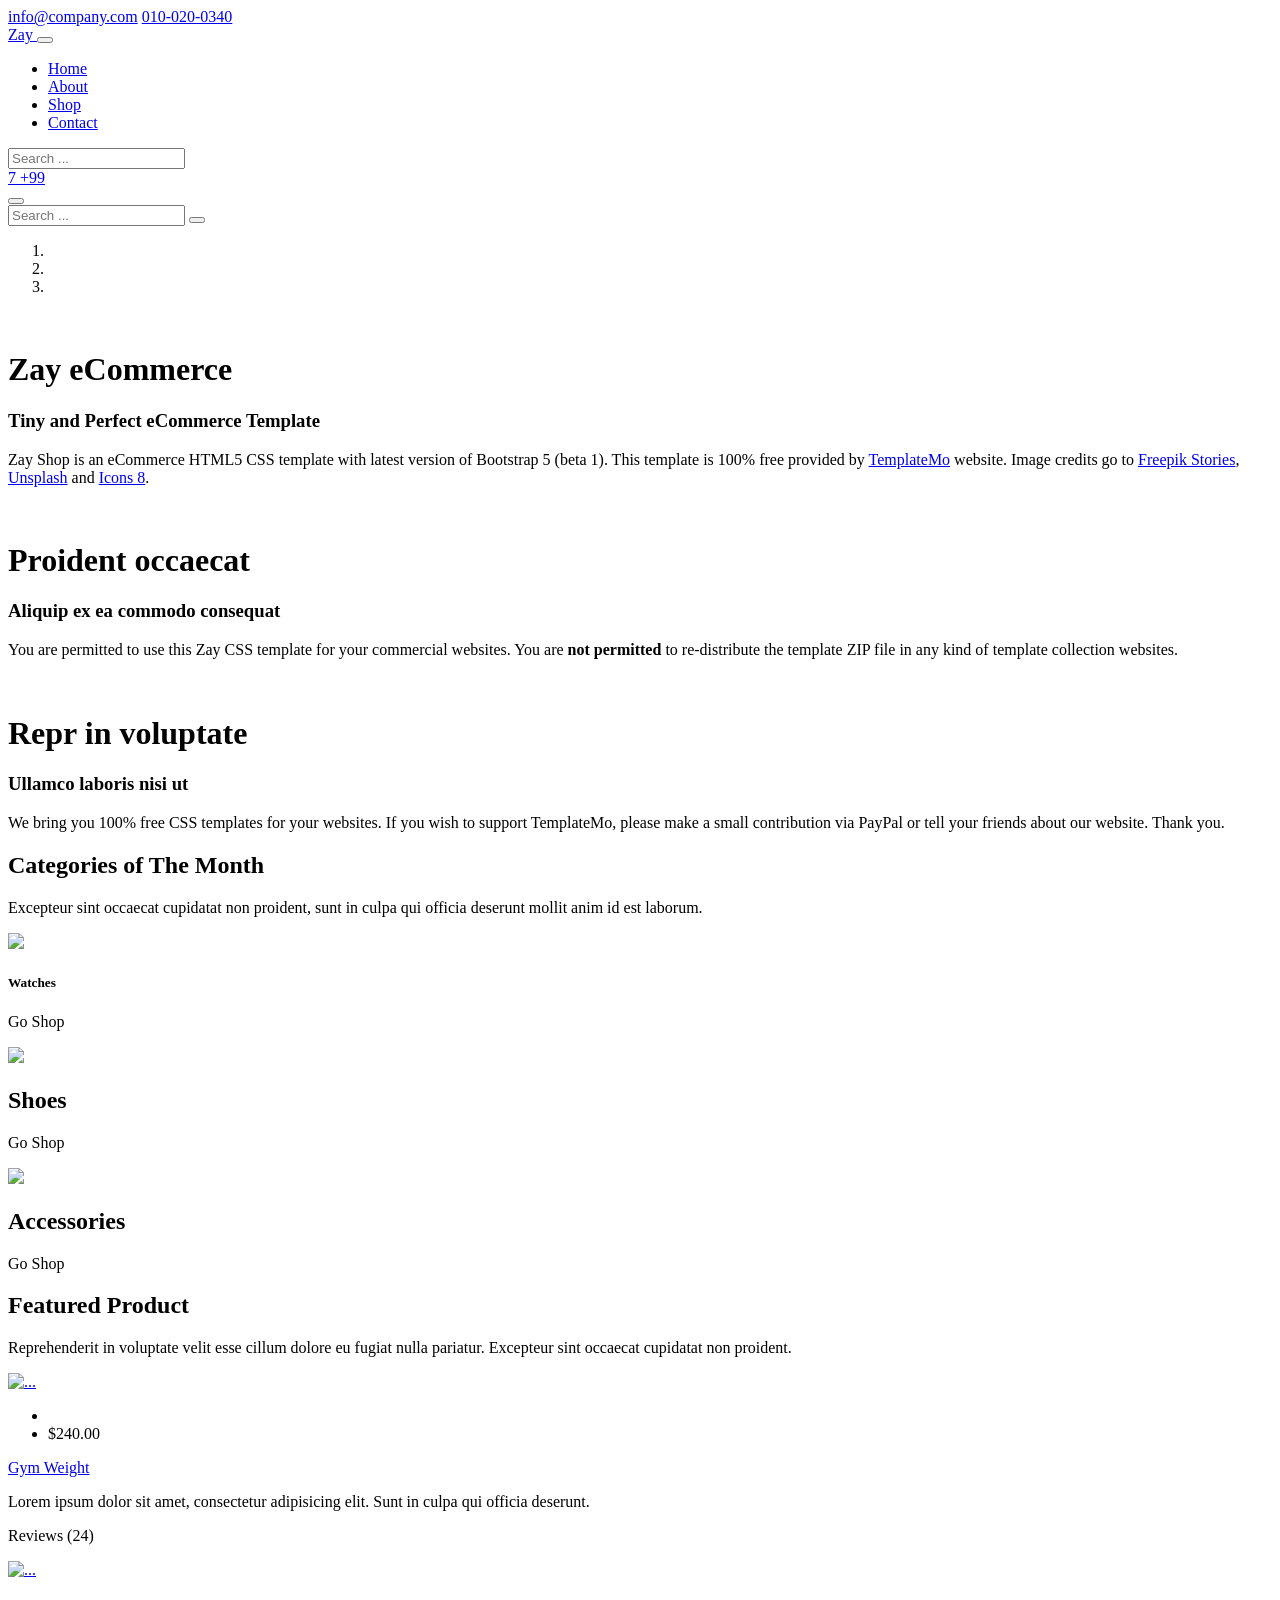
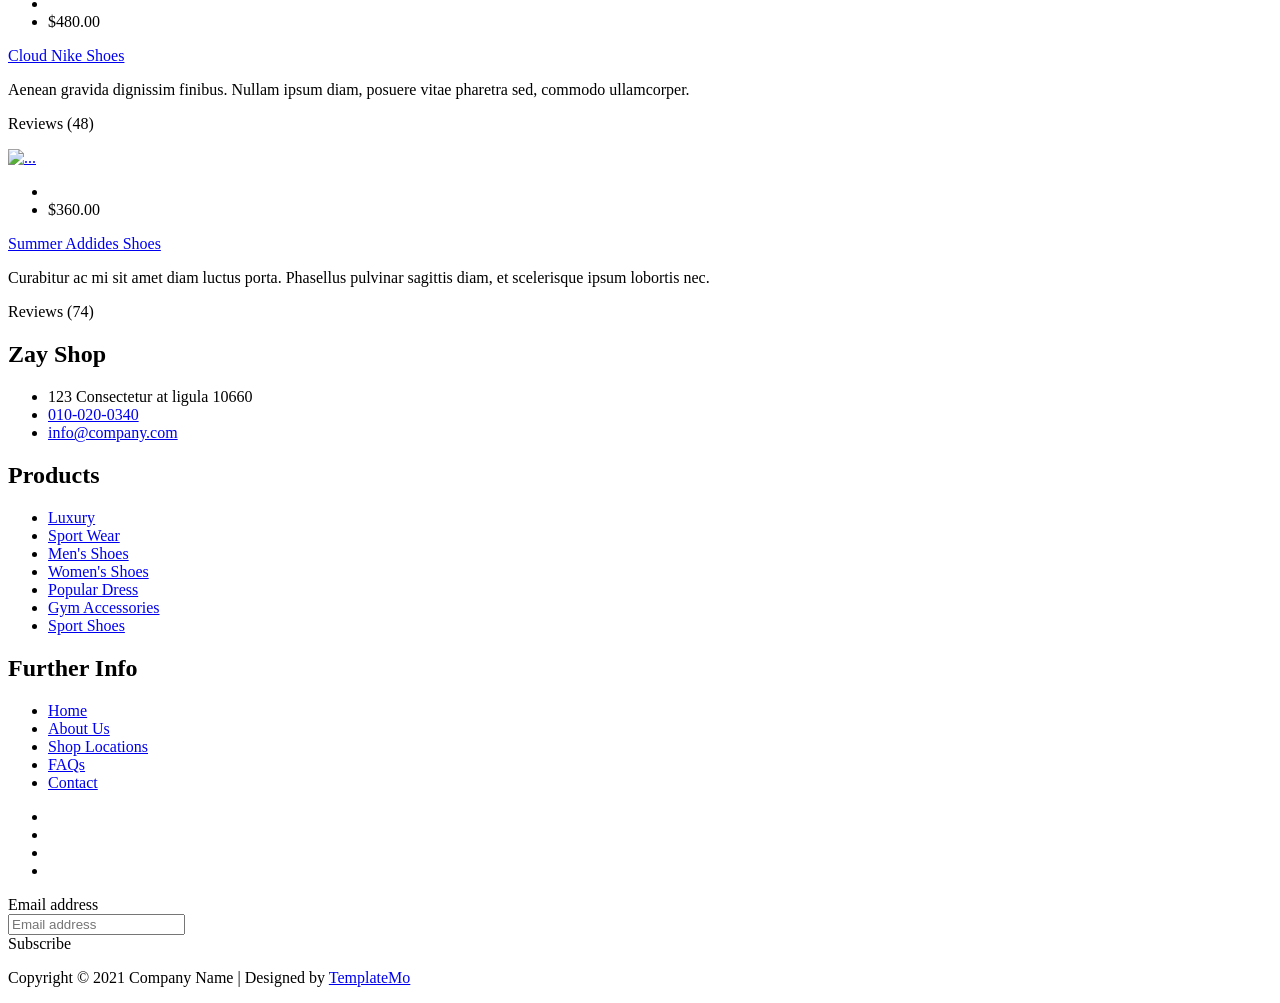
==== index.html @ 3e039807 "Add files via upload" ====
<!DOCTYPE html>
<html lang="en">

<head>
    <title>Zay Shop eCommerce HTML CSS Template</title>
    <meta charset="utf-8">
    <meta name="viewport" content="width=device-width, initial-scale=1">

    <link rel="apple-touch-icon" href="assets/img/apple-icon.png">
    <link rel="shortcut icon" type="image/x-icon" href="assets/img/favicon.ico">

    <link rel="stylesheet" href="assets/css/bootstrap.min.css">
    <link rel="stylesheet" href="assets/css/templatemo.css">
    <link rel="stylesheet" href="assets/css/custom.css">

    <!-- Load fonts style after rendering the layout styles -->
    <link rel="stylesheet" href="https://fonts.googleapis.com/css2?family=Roboto:wght@100;200;300;400;500;700;900&display=swap">
    <link rel="stylesheet" href="assets/css/fontawesome.min.css">
<!--
    
TemplateMo 559 Zay Shop

https://templatemo.com/tm-559-zay-shop

-->
</head>

<body>
    <!-- Start Top Nav -->
    <nav class="navbar navbar-expand-lg bg-dark navbar-light d-none d-lg-block" id="templatemo_nav_top">
        <div class="container text-light">
            <div class="w-100 d-flex justify-content-between">
                <div>
                    <i class="fa fa-envelope mx-2"></i>
                    <a class="navbar-sm-brand text-light text-decoration-none" href="mailto:info@company.com">info@company.com</a>
                    <i class="fa fa-phone mx-2"></i>
                    <a class="navbar-sm-brand text-light text-decoration-none" href="tel:010-020-0340">010-020-0340</a>
                </div>
                <div>
                    <a class="text-light" href="https://fb.com/templatemo" target="_blank" rel="sponsored"><i class="fab fa-facebook-f fa-sm fa-fw me-2"></i></a>
                    <a class="text-light" href="https://www.instagram.com/" target="_blank"><i class="fab fa-instagram fa-sm fa-fw me-2"></i></a>
                    <a class="text-light" href="https://twitter.com/" target="_blank"><i class="fab fa-twitter fa-sm fa-fw me-2"></i></a>
                    <a class="text-light" href="https://www.linkedin.com/" target="_blank"><i class="fab fa-linkedin fa-sm fa-fw"></i></a>
                </div>
            </div>
        </div>
    </nav>
    <!-- Close Top Nav -->


    <!-- Header -->
    <nav class="navbar navbar-expand-lg navbar-light shadow">
        <div class="container d-flex justify-content-between align-items-center">

            <a class="navbar-brand text-success logo h1 align-self-center" href="index.html">
                Zay
            </a>

            <button class="navbar-toggler border-0" type="button" data-bs-toggle="collapse" data-bs-target="#templatemo_main_nav" aria-controls="navbarSupportedContent" aria-expanded="false" aria-label="Toggle navigation">
                <span class="navbar-toggler-icon"></span>
            </button>

            <div class="align-self-center collapse navbar-collapse flex-fill  d-lg-flex justify-content-lg-between" id="templatemo_main_nav">
                <div class="flex-fill">
                    <ul class="nav navbar-nav d-flex justify-content-between mx-lg-auto">
                        <li class="nav-item">
                            <a class="nav-link" href="index.html">Home</a>
                        </li>
                        <li class="nav-item">
                            <a class="nav-link" href="about.html">About</a>
                        </li>
                        <li class="nav-item">
                            <a class="nav-link" href="shop.html">Shop</a>
                        </li>
                        <li class="nav-item">
                            <a class="nav-link" href="contact.html">Contact</a>
                        </li>
                    </ul>
                </div>
                <div class="navbar align-self-center d-flex">
                    <div class="d-lg-none flex-sm-fill mt-3 mb-4 col-7 col-sm-auto pr-3">
                        <div class="input-group">
                            <input type="text" class="form-control" id="inputMobileSearch" placeholder="Search ...">
                            <div class="input-group-text">
                                <i class="fa fa-fw fa-search"></i>
                            </div>
                        </div>
                    </div>
                    <a class="nav-icon d-none d-lg-inline" href="#" data-bs-toggle="modal" data-bs-target="#templatemo_search">
                        <i class="fa fa-fw fa-search text-dark mr-2"></i>
                    </a>
                    <a class="nav-icon position-relative text-decoration-none" href="#">
                        <i class="fa fa-fw fa-cart-arrow-down text-dark mr-1"></i>
                        <span class="position-absolute top-0 left-100 translate-middle badge rounded-pill bg-light text-dark">7</span>
                    </a>
                    <a class="nav-icon position-relative text-decoration-none" href="#">
                        <i class="fa fa-fw fa-user text-dark mr-3"></i>
                        <span class="position-absolute top-0 left-100 translate-middle badge rounded-pill bg-light text-dark">+99</span>
                    </a>
                </div>
            </div>

        </div>
    </nav>
    <!-- Close Header -->

    <!-- Modal -->
    <div class="modal fade bg-white" id="templatemo_search" tabindex="-1" role="dialog" aria-labelledby="exampleModalLabel" aria-hidden="true">
        <div class="modal-dialog modal-lg" role="document">
            <div class="w-100 pt-1 mb-5 text-right">
                <button type="button" class="btn-close" data-bs-dismiss="modal" aria-label="Close"></button>
            </div>
            <form action="" method="get" class="modal-content modal-body border-0 p-0">
                <div class="input-group mb-2">
                    <input type="text" class="form-control" id="inputModalSearch" name="q" placeholder="Search ...">
                    <button type="submit" class="input-group-text bg-success text-light">
                        <i class="fa fa-fw fa-search text-white"></i>
                    </button>
                </div>
            </form>
        </div>
    </div>



    <!-- Start Banner Hero -->
    <div id="template-mo-zay-hero-carousel" class="carousel slide" data-bs-ride="carousel">
        <ol class="carousel-indicators">
            <li data-bs-target="#template-mo-zay-hero-carousel" data-bs-slide-to="0" class="active"></li>
            <li data-bs-target="#template-mo-zay-hero-carousel" data-bs-slide-to="1"></li>
            <li data-bs-target="#template-mo-zay-hero-carousel" data-bs-slide-to="2"></li>
        </ol>
        <div class="carousel-inner">
            <div class="carousel-item active">
                <div class="container">
                    <div class="row p-5">
                        <div class="mx-auto col-md-8 col-lg-6 order-lg-last">
                            <img class="img-fluid" src="./assets/img/banner_img_01.jpg" alt="">
                        </div>
                        <div class="col-lg-6 mb-0 d-flex align-items-center">
                            <div class="text-align-left align-self-center">
                                <h1 class="h1 text-success"><b>Zay</b> eCommerce</h1>
                                <h3 class="h2">Tiny and Perfect eCommerce Template</h3>
                                <p>
                                    Zay Shop is an eCommerce HTML5 CSS template with latest version of Bootstrap 5 (beta 1). 
                                    This template is 100% free provided by <a rel="sponsored" class="text-success" href="https://templatemo.com" target="_blank">TemplateMo</a> website. 
                                    Image credits go to <a rel="sponsored" class="text-success" href="https://stories.freepik.com/" target="_blank">Freepik Stories</a>,
                                    <a rel="sponsored" class="text-success" href="https://unsplash.com/" target="_blank">Unsplash</a> and
                                    <a rel="sponsored" class="text-success" href="https://icons8.com/" target="_blank">Icons 8</a>.
                                </p>
                            </div>
                        </div>
                    </div>
                </div>
            </div>
            <div class="carousel-item">
                <div class="container">
                    <div class="row p-5">
                        <div class="mx-auto col-md-8 col-lg-6 order-lg-last">
                            <img class="img-fluid" src="./assets/img/banner_img_02.jpg" alt="">
                        </div>
                        <div class="col-lg-6 mb-0 d-flex align-items-center">
                            <div class="text-align-left">
                                <h1 class="h1">Proident occaecat</h1>
                                <h3 class="h2">Aliquip ex ea commodo consequat</h3>
                                <p>
                                    You are permitted to use this Zay CSS template for your commercial websites. 
                                    You are <strong>not permitted</strong> to re-distribute the template ZIP file in any kind of template collection websites.
                                </p>
                            </div>
                        </div>
                    </div>
                </div>
            </div>
            <div class="carousel-item">
                <div class="container">
                    <div class="row p-5">
                        <div class="mx-auto col-md-8 col-lg-6 order-lg-last">
                            <img class="img-fluid" src="./assets/img/banner_img_03.jpg" alt="">
                        </div>
                        <div class="col-lg-6 mb-0 d-flex align-items-center">
                            <div class="text-align-left">
                                <h1 class="h1">Repr in voluptate</h1>
                                <h3 class="h2">Ullamco laboris nisi ut </h3>
                                <p>
                                    We bring you 100% free CSS templates for your websites. 
                                    If you wish to support TemplateMo, please make a small contribution via PayPal or tell your friends about our website. Thank you.
                                </p>
                            </div>
                        </div>
                    </div>
                </div>
            </div>
        </div>
        <a class="carousel-control-prev text-decoration-none w-auto ps-3" href="#template-mo-zay-hero-carousel" role="button" data-bs-slide="prev">
            <i class="fas fa-chevron-left"></i>
        </a>
        <a class="carousel-control-next text-decoration-none w-auto pe-3" href="#template-mo-zay-hero-carousel" role="button" data-bs-slide="next">
            <i class="fas fa-chevron-right"></i>
        </a>
    </div>
    <!-- End Banner Hero -->


    <!-- Start Categories of The Month -->
    <section class="container py-5">
        <div class="row text-center pt-3">
            <div class="col-lg-6 m-auto">
                <h1 class="h1">Categories of The Month</h1>
                <p>
                    Excepteur sint occaecat cupidatat non proident, sunt in culpa qui officia
                    deserunt mollit anim id est laborum.
                </p>
            </div>
        </div>
        <div class="row">
            <div class="col-12 col-md-4 p-5 mt-3">
                <a href="#"><img src="./assets/img/category_img_01.jpg" class="rounded-circle img-fluid border"></a>
                <h5 class="text-center mt-3 mb-3">Watches</h5>
                <p class="text-center"><a class="btn btn-success">Go Shop</a></p>
            </div>
            <div class="col-12 col-md-4 p-5 mt-3">
                <a href="#"><img src="./assets/img/category_img_02.jpg" class="rounded-circle img-fluid border"></a>
                <h2 class="h5 text-center mt-3 mb-3">Shoes</h2>
                <p class="text-center"><a class="btn btn-success">Go Shop</a></p>
            </div>
            <div class="col-12 col-md-4 p-5 mt-3">
                <a href="#"><img src="./assets/img/category_img_03.jpg" class="rounded-circle img-fluid border"></a>
                <h2 class="h5 text-center mt-3 mb-3">Accessories</h2>
                <p class="text-center"><a class="btn btn-success">Go Shop</a></p>
            </div>
        </div>
    </section>
    <!-- End Categories of The Month -->


    <!-- Start Featured Product -->
    <section class="bg-light">
        <div class="container py-5">
            <div class="row text-center py-3">
                <div class="col-lg-6 m-auto">
                    <h1 class="h1">Featured Product</h1>
                    <p>
                        Reprehenderit in voluptate velit esse cillum dolore eu fugiat nulla pariatur.
                        Excepteur sint occaecat cupidatat non proident.
                    </p>
                </div>
            </div>
            <div class="row">
                <div class="col-12 col-md-4 mb-4">
                    <div class="card h-100">
                        <a href="shop-single.html">
                            <img src="./assets/img/feature_prod_01.jpg" class="card-img-top" alt="...">
                        </a>
                        <div class="card-body">
                            <ul class="list-unstyled d-flex justify-content-between">
                                <li>
                                    <i class="text-warning fa fa-star"></i>
                                    <i class="text-warning fa fa-star"></i>
                                    <i class="text-warning fa fa-star"></i>
                                    <i class="text-muted fa fa-star"></i>
                                    <i class="text-muted fa fa-star"></i>
                                </li>
                                <li class="text-muted text-right">$240.00</li>
                            </ul>
                            <a href="shop-single.html" class="h2 text-decoration-none text-dark">Gym Weight</a>
                            <p class="card-text">
                                Lorem ipsum dolor sit amet, consectetur adipisicing elit. Sunt in culpa qui officia deserunt.
                            </p>
                            <p class="text-muted">Reviews (24)</p>
                        </div>
                    </div>
                </div>
                <div class="col-12 col-md-4 mb-4">
                    <div class="card h-100">
                        <a href="shop-single.html">
                            <img src="./assets/img/feature_prod_02.jpg" class="card-img-top" alt="...">
                        </a>
                        <div class="card-body">
                            <ul class="list-unstyled d-flex justify-content-between">
                                <li>
                                    <i class="text-warning fa fa-star"></i>
                                    <i class="text-warning fa fa-star"></i>
                                    <i class="text-warning fa fa-star"></i>
                                    <i class="text-muted fa fa-star"></i>
                                    <i class="text-muted fa fa-star"></i>
                                </li>
                                <li class="text-muted text-right">$480.00</li>
                            </ul>
                            <a href="shop-single.html" class="h2 text-decoration-none text-dark">Cloud Nike Shoes</a>
                            <p class="card-text">
                                Aenean gravida dignissim finibus. Nullam ipsum diam, posuere vitae pharetra sed, commodo ullamcorper.
                            </p>
                            <p class="text-muted">Reviews (48)</p>
                        </div>
                    </div>
                </div>
                <div class="col-12 col-md-4 mb-4">
                    <div class="card h-100">
                        <a href="shop-single.html">
                            <img src="./assets/img/feature_prod_03.jpg" class="card-img-top" alt="...">
                        </a>
                        <div class="card-body">
                            <ul class="list-unstyled d-flex justify-content-between">
                                <li>
                                    <i class="text-warning fa fa-star"></i>
                                    <i class="text-warning fa fa-star"></i>
                                    <i class="text-warning fa fa-star"></i>
                                    <i class="text-warning fa fa-star"></i>
                                    <i class="text-warning fa fa-star"></i>
                                </li>
                                <li class="text-muted text-right">$360.00</li>
                            </ul>
                            <a href="shop-single.html" class="h2 text-decoration-none text-dark">Summer Addides Shoes</a>
                            <p class="card-text">
                                Curabitur ac mi sit amet diam luctus porta. Phasellus pulvinar sagittis diam, et scelerisque ipsum lobortis nec.
                            </p>
                            <p class="text-muted">Reviews (74)</p>
                        </div>
                    </div>
                </div>
            </div>
        </div>
    </section>
    <!-- End Featured Product -->


    <!-- Start Footer -->
    <footer class="bg-dark" id="tempaltemo_footer">
        <div class="container">
            <div class="row">

                <div class="col-md-4 pt-5">
                    <h2 class="h2 text-success border-bottom pb-3 border-light logo">Zay Shop</h2>
                    <ul class="list-unstyled text-light footer-link-list">
                        <li>
                            <i class="fas fa-map-marker-alt fa-fw"></i>
                            123 Consectetur at ligula 10660
                        </li>
                        <li>
                            <i class="fa fa-phone fa-fw"></i>
                            <a class="text-decoration-none" href="tel:010-020-0340">010-020-0340</a>
                        </li>
                        <li>
                            <i class="fa fa-envelope fa-fw"></i>
                            <a class="text-decoration-none" href="mailto:info@company.com">info@company.com</a>
                        </li>
                    </ul>
                </div>

                <div class="col-md-4 pt-5">
                    <h2 class="h2 text-light border-bottom pb-3 border-light">Products</h2>
                    <ul class="list-unstyled text-light footer-link-list">
                        <li><a class="text-decoration-none" href="#">Luxury</a></li>
                        <li><a class="text-decoration-none" href="#">Sport Wear</a></li>
                        <li><a class="text-decoration-none" href="#">Men's Shoes</a></li>
                        <li><a class="text-decoration-none" href="#">Women's Shoes</a></li>
                        <li><a class="text-decoration-none" href="#">Popular Dress</a></li>
                        <li><a class="text-decoration-none" href="#">Gym Accessories</a></li>
                        <li><a class="text-decoration-none" href="#">Sport Shoes</a></li>
                    </ul>
                </div>

                <div class="col-md-4 pt-5">
                    <h2 class="h2 text-light border-bottom pb-3 border-light">Further Info</h2>
                    <ul class="list-unstyled text-light footer-link-list">
                        <li><a class="text-decoration-none" href="#">Home</a></li>
                        <li><a class="text-decoration-none" href="#">About Us</a></li>
                        <li><a class="text-decoration-none" href="#">Shop Locations</a></li>
                        <li><a class="text-decoration-none" href="#">FAQs</a></li>
                        <li><a class="text-decoration-none" href="#">Contact</a></li>
                    </ul>
                </div>

            </div>

            <div class="row text-light mb-4">
                <div class="col-12 mb-3">
                    <div class="w-100 my-3 border-top border-light"></div>
                </div>
                <div class="col-auto me-auto">
                    <ul class="list-inline text-left footer-icons">
                        <li class="list-inline-item border border-light rounded-circle text-center">
                            <a class="text-light text-decoration-none" target="_blank" href="http://facebook.com/"><i class="fab fa-facebook-f fa-lg fa-fw"></i></a>
                        </li>
                        <li class="list-inline-item border border-light rounded-circle text-center">
                            <a class="text-light text-decoration-none" target="_blank" href="https://www.instagram.com/"><i class="fab fa-instagram fa-lg fa-fw"></i></a>
                        </li>
                        <li class="list-inline-item border border-light rounded-circle text-center">
                            <a class="text-light text-decoration-none" target="_blank" href="https://twitter.com/"><i class="fab fa-twitter fa-lg fa-fw"></i></a>
                        </li>
                        <li class="list-inline-item border border-light rounded-circle text-center">
                            <a class="text-light text-decoration-none" target="_blank" href="https://www.linkedin.com/"><i class="fab fa-linkedin fa-lg fa-fw"></i></a>
                        </li>
                    </ul>
                </div>
                <div class="col-auto">
                    <label class="sr-only" for="subscribeEmail">Email address</label>
                    <div class="input-group mb-2">
                        <input type="text" class="form-control bg-dark border-light" id="subscribeEmail" placeholder="Email address">
                        <div class="input-group-text btn-success text-light">Subscribe</div>
                    </div>
                </div>
            </div>
        </div>

        <div class="w-100 bg-black py-3">
            <div class="container">
                <div class="row pt-2">
                    <div class="col-12">
                        <p class="text-left text-light">
                            Copyright &copy; 2021 Company Name 
                            | Designed by <a rel="sponsored" href="https://templatemo.com" target="_blank">TemplateMo</a>
                        </p>
                    </div>
                </div>
            </div>
        </div>

    </footer>
    <!-- End Footer -->

    <!-- Start Script -->
    <script src="assets/js/jquery-1.11.0.min.js"></script>
    <script src="assets/js/jquery-migrate-1.2.1.min.js"></script>
    <script src="assets/js/bootstrap.bundle.min.js"></script>
    <script src="assets/js/templatemo.js"></script>
    <script src="assets/js/custom.js"></script>
    <!-- End Script -->
</body>

</html>
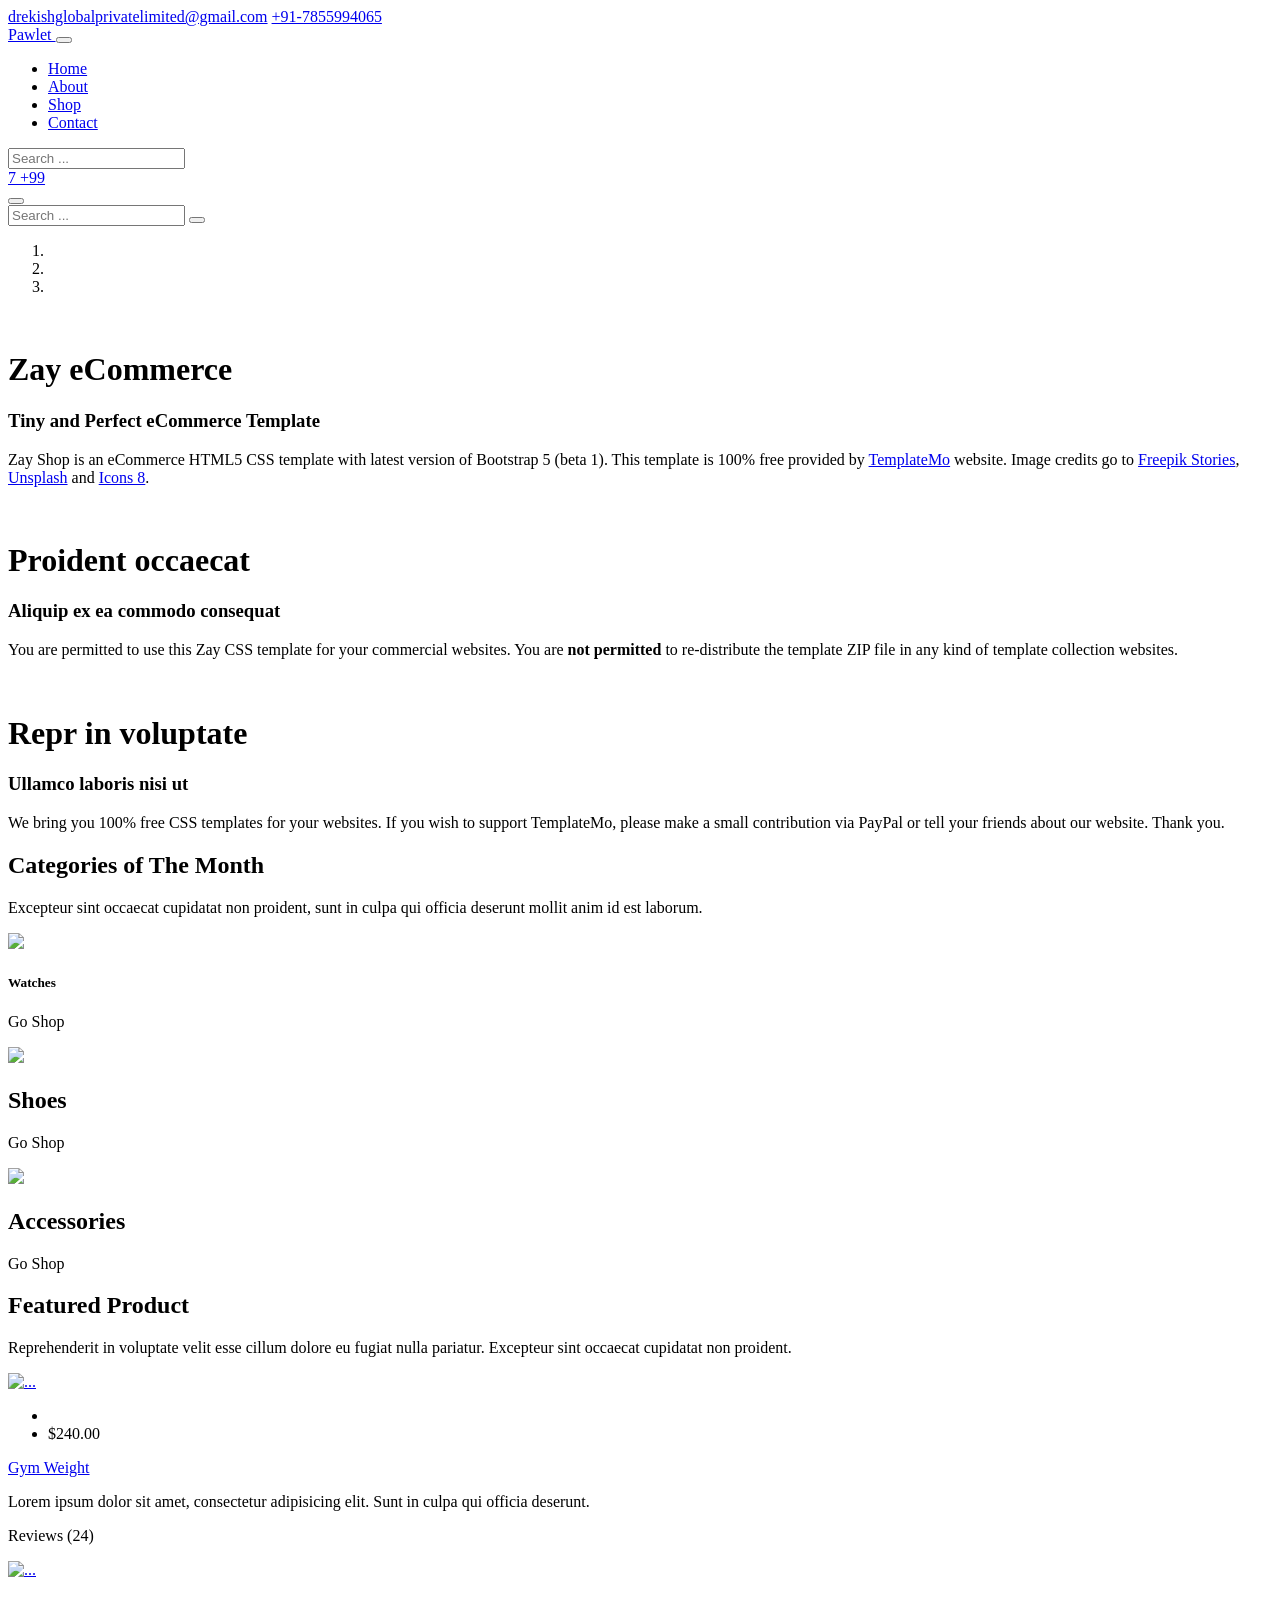
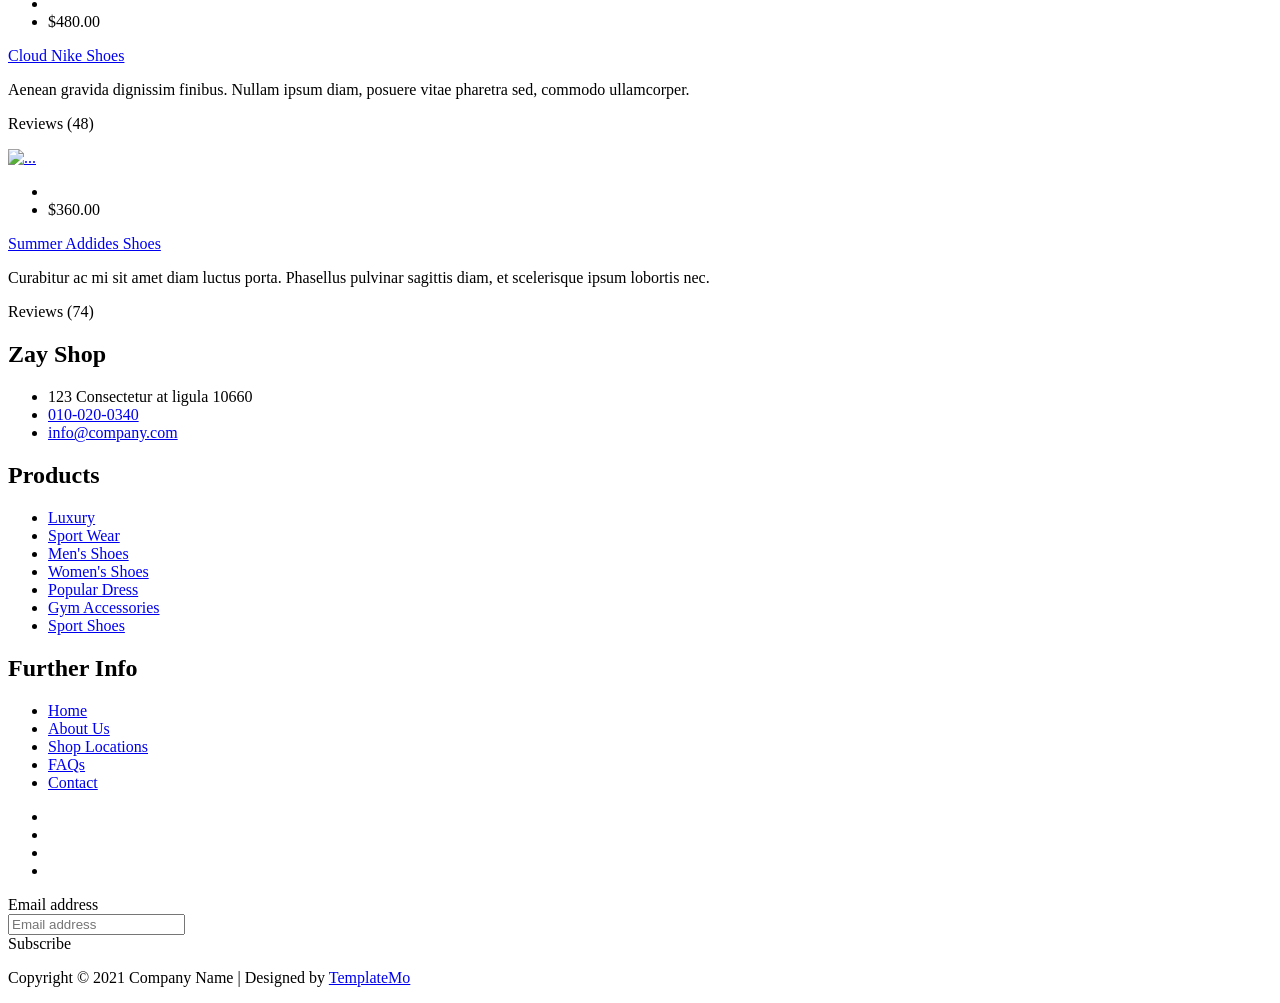
==== commit b7a15c6a: "updated contact info and name" ====
--- a/index.html
+++ b/index.html
@@ -1,422 +1,667 @@
-<!DOCTYPE html>
+<!doctype html>
 <html lang="en">
-
-<head>
-    <title>Zay Shop eCommerce HTML CSS Template</title>
-    <meta charset="utf-8">
-    <meta name="viewport" content="width=device-width, initial-scale=1">
-
-    <link rel="apple-touch-icon" href="assets/img/apple-icon.png">
-    <link rel="shortcut icon" type="image/x-icon" href="assets/img/favicon.ico">
-
-    <link rel="stylesheet" href="assets/css/bootstrap.min.css">
-    <link rel="stylesheet" href="assets/css/templatemo.css">
-    <link rel="stylesheet" href="assets/css/custom.css">
+  <head>
+    <title>Pawlet</title>
+    <meta charset="utf-8" />
+    <meta name="viewport" content="width=device-width, initial-scale=1" />
+
+    <link rel="apple-touch-icon" href="assets/img/apple-icon.png" />
+    <link
+      rel="shortcut icon"
+      type="image/x-icon"
+      href="assets/img/favicon.ico"
+    />
+
+    <link rel="stylesheet" href="assets/css/bootstrap.min.css" />
+    <link rel="stylesheet" href="assets/css/templatemo.css" />
+    <link rel="stylesheet" href="assets/css/custom.css" />
 
     <!-- Load fonts style after rendering the layout styles -->
-    <link rel="stylesheet" href="https://fonts.googleapis.com/css2?family=Roboto:wght@100;200;300;400;500;700;900&display=swap">
-    <link rel="stylesheet" href="assets/css/fontawesome.min.css">
-<!--
+    <link
+      rel="stylesheet"
+      href="https://fonts.googleapis.com/css2?family=Roboto:wght@100;200;300;400;500;700;900&display=swap"
+    />
+    <link rel="stylesheet" href="assets/css/fontawesome.min.css" />
+    <!--
     
 TemplateMo 559 Zay Shop
 
 https://templatemo.com/tm-559-zay-shop
 
 -->
-</head>
-
-<body>
+  </head>
+
+  <body>
     <!-- Start Top Nav -->
-    <nav class="navbar navbar-expand-lg bg-dark navbar-light d-none d-lg-block" id="templatemo_nav_top">
-        <div class="container text-light">
-            <div class="w-100 d-flex justify-content-between">
-                <div>
-                    <i class="fa fa-envelope mx-2"></i>
-                    <a class="navbar-sm-brand text-light text-decoration-none" href="mailto:info@company.com">info@company.com</a>
-                    <i class="fa fa-phone mx-2"></i>
-                    <a class="navbar-sm-brand text-light text-decoration-none" href="tel:010-020-0340">010-020-0340</a>
-                </div>
-                <div>
-                    <a class="text-light" href="https://fb.com/templatemo" target="_blank" rel="sponsored"><i class="fab fa-facebook-f fa-sm fa-fw me-2"></i></a>
-                    <a class="text-light" href="https://www.instagram.com/" target="_blank"><i class="fab fa-instagram fa-sm fa-fw me-2"></i></a>
-                    <a class="text-light" href="https://twitter.com/" target="_blank"><i class="fab fa-twitter fa-sm fa-fw me-2"></i></a>
-                    <a class="text-light" href="https://www.linkedin.com/" target="_blank"><i class="fab fa-linkedin fa-sm fa-fw"></i></a>
-                </div>
-            </div>
-        </div>
+    <nav
+      class="navbar navbar-expand-lg bg-dark navbar-light d-none d-lg-block"
+      id="templatemo_nav_top"
+    >
+      <div class="container text-light">
+        <div class="w-100 d-flex justify-content-between">
+          <div>
+            <i class="fa fa-envelope mx-2"></i>
+            <a
+              class="navbar-sm-brand text-light text-decoration-none"
+              href="mailto:drekishglobalprivatelimited@gmail.com"
+              >drekishglobalprivatelimited@gmail.com</a
+            >
+            <i class="fa fa-phone mx-2"></i>
+            <a
+              class="navbar-sm-brand text-light text-decoration-none"
+              href="tel:+91-7855994065"
+              >+91-7855994065</a
+            >
+          </div>
+          <div>
+            <a
+              class="text-light"
+              href="https://fb.com/templatemo"
+              target="_blank"
+              rel="sponsored"
+              ><i class="fab fa-facebook-f fa-sm fa-fw me-2"></i
+            ></a>
+            <a
+              class="text-light"
+              href="https://www.instagram.com/"
+              target="_blank"
+              ><i class="fab fa-instagram fa-sm fa-fw me-2"></i
+            ></a>
+            <a class="text-light" href="https://twitter.com/" target="_blank"
+              ><i class="fab fa-twitter fa-sm fa-fw me-2"></i
+            ></a>
+            <a
+              class="text-light"
+              href="https://www.linkedin.com/"
+              target="_blank"
+              ><i class="fab fa-linkedin fa-sm fa-fw"></i
+            ></a>
+          </div>
+        </div>
+      </div>
     </nav>
     <!-- Close Top Nav -->
 
-
     <!-- Header -->
     <nav class="navbar navbar-expand-lg navbar-light shadow">
-        <div class="container d-flex justify-content-between align-items-center">
-
-            <a class="navbar-brand text-success logo h1 align-self-center" href="index.html">
-                Zay
+      <div class="container d-flex justify-content-between align-items-center">
+        <a
+          class="navbar-brand text-success logo h1 align-self-center"
+          href="index.html"
+        >
+          Pawlet
+        </a>
+
+        <button
+          class="navbar-toggler border-0"
+          type="button"
+          data-bs-toggle="collapse"
+          data-bs-target="#templatemo_main_nav"
+          aria-controls="navbarSupportedContent"
+          aria-expanded="false"
+          aria-label="Toggle navigation"
+        >
+          <span class="navbar-toggler-icon"></span>
+        </button>
+
+        <div
+          class="align-self-center collapse navbar-collapse flex-fill d-lg-flex justify-content-lg-between"
+          id="templatemo_main_nav"
+        >
+          <div class="flex-fill">
+            <ul
+              class="nav navbar-nav d-flex justify-content-between mx-lg-auto"
+            >
+              <li class="nav-item">
+                <a class="nav-link" href="index.html">Home</a>
+              </li>
+              <li class="nav-item">
+                <a class="nav-link" href="about.html">About</a>
+              </li>
+              <li class="nav-item">
+                <a class="nav-link" href="shop.html">Shop</a>
+              </li>
+              <li class="nav-item">
+                <a class="nav-link" href="contact.html">Contact</a>
+              </li>
+            </ul>
+          </div>
+          <div class="navbar align-self-center d-flex">
+            <div
+              class="d-lg-none flex-sm-fill mt-3 mb-4 col-7 col-sm-auto pr-3"
+            >
+              <div class="input-group">
+                <input
+                  type="text"
+                  class="form-control"
+                  id="inputMobileSearch"
+                  placeholder="Search ..."
+                />
+                <div class="input-group-text">
+                  <i class="fa fa-fw fa-search"></i>
+                </div>
+              </div>
+            </div>
+            <a
+              class="nav-icon d-none d-lg-inline"
+              href="#"
+              data-bs-toggle="modal"
+              data-bs-target="#templatemo_search"
+            >
+              <i class="fa fa-fw fa-search text-dark mr-2"></i>
             </a>
-
-            <button class="navbar-toggler border-0" type="button" data-bs-toggle="collapse" data-bs-target="#templatemo_main_nav" aria-controls="navbarSupportedContent" aria-expanded="false" aria-label="Toggle navigation">
-                <span class="navbar-toggler-icon"></span>
-            </button>
-
-            <div class="align-self-center collapse navbar-collapse flex-fill  d-lg-flex justify-content-lg-between" id="templatemo_main_nav">
-                <div class="flex-fill">
-                    <ul class="nav navbar-nav d-flex justify-content-between mx-lg-auto">
-                        <li class="nav-item">
-                            <a class="nav-link" href="index.html">Home</a>
-                        </li>
-                        <li class="nav-item">
-                            <a class="nav-link" href="about.html">About</a>
-                        </li>
-                        <li class="nav-item">
-                            <a class="nav-link" href="shop.html">Shop</a>
-                        </li>
-                        <li class="nav-item">
-                            <a class="nav-link" href="contact.html">Contact</a>
-                        </li>
-                    </ul>
-                </div>
-                <div class="navbar align-self-center d-flex">
-                    <div class="d-lg-none flex-sm-fill mt-3 mb-4 col-7 col-sm-auto pr-3">
-                        <div class="input-group">
-                            <input type="text" class="form-control" id="inputMobileSearch" placeholder="Search ...">
-                            <div class="input-group-text">
-                                <i class="fa fa-fw fa-search"></i>
-                            </div>
-                        </div>
-                    </div>
-                    <a class="nav-icon d-none d-lg-inline" href="#" data-bs-toggle="modal" data-bs-target="#templatemo_search">
-                        <i class="fa fa-fw fa-search text-dark mr-2"></i>
-                    </a>
-                    <a class="nav-icon position-relative text-decoration-none" href="#">
-                        <i class="fa fa-fw fa-cart-arrow-down text-dark mr-1"></i>
-                        <span class="position-absolute top-0 left-100 translate-middle badge rounded-pill bg-light text-dark">7</span>
-                    </a>
-                    <a class="nav-icon position-relative text-decoration-none" href="#">
-                        <i class="fa fa-fw fa-user text-dark mr-3"></i>
-                        <span class="position-absolute top-0 left-100 translate-middle badge rounded-pill bg-light text-dark">+99</span>
-                    </a>
-                </div>
-            </div>
-
-        </div>
+            <a class="nav-icon position-relative text-decoration-none" href="#">
+              <i class="fa fa-fw fa-cart-arrow-down text-dark mr-1"></i>
+              <span
+                class="position-absolute top-0 left-100 translate-middle badge rounded-pill bg-light text-dark"
+                >7</span
+              >
+            </a>
+            <a class="nav-icon position-relative text-decoration-none" href="#">
+              <i class="fa fa-fw fa-user text-dark mr-3"></i>
+              <span
+                class="position-absolute top-0 left-100 translate-middle badge rounded-pill bg-light text-dark"
+                >+99</span
+              >
+            </a>
+          </div>
+        </div>
+      </div>
     </nav>
     <!-- Close Header -->
 
     <!-- Modal -->
-    <div class="modal fade bg-white" id="templatemo_search" tabindex="-1" role="dialog" aria-labelledby="exampleModalLabel" aria-hidden="true">
-        <div class="modal-dialog modal-lg" role="document">
-            <div class="w-100 pt-1 mb-5 text-right">
-                <button type="button" class="btn-close" data-bs-dismiss="modal" aria-label="Close"></button>
-            </div>
-            <form action="" method="get" class="modal-content modal-body border-0 p-0">
-                <div class="input-group mb-2">
-                    <input type="text" class="form-control" id="inputModalSearch" name="q" placeholder="Search ...">
-                    <button type="submit" class="input-group-text bg-success text-light">
-                        <i class="fa fa-fw fa-search text-white"></i>
-                    </button>
+    <div
+      class="modal fade bg-white"
+      id="templatemo_search"
+      tabindex="-1"
+      role="dialog"
+      aria-labelledby="exampleModalLabel"
+      aria-hidden="true"
+    >
+      <div class="modal-dialog modal-lg" role="document">
+        <div class="w-100 pt-1 mb-5 text-right">
+          <button
+            type="button"
+            class="btn-close"
+            data-bs-dismiss="modal"
+            aria-label="Close"
+          ></button>
+        </div>
+        <form
+          action=""
+          method="get"
+          class="modal-content modal-body border-0 p-0"
+        >
+          <div class="input-group mb-2">
+            <input
+              type="text"
+              class="form-control"
+              id="inputModalSearch"
+              name="q"
+              placeholder="Search ..."
+            />
+            <button
+              type="submit"
+              class="input-group-text bg-success text-light"
+            >
+              <i class="fa fa-fw fa-search text-white"></i>
+            </button>
+          </div>
+        </form>
+      </div>
+    </div>
+
+    <!-- Start Banner Hero -->
+    <div
+      id="template-mo-zay-hero-carousel"
+      class="carousel slide"
+      data-bs-ride="carousel"
+    >
+      <ol class="carousel-indicators">
+        <li
+          data-bs-target="#template-mo-zay-hero-carousel"
+          data-bs-slide-to="0"
+          class="active"
+        ></li>
+        <li
+          data-bs-target="#template-mo-zay-hero-carousel"
+          data-bs-slide-to="1"
+        ></li>
+        <li
+          data-bs-target="#template-mo-zay-hero-carousel"
+          data-bs-slide-to="2"
+        ></li>
+      </ol>
+      <div class="carousel-inner">
+        <div class="carousel-item active">
+          <div class="container">
+            <div class="row p-5">
+              <div class="mx-auto col-md-8 col-lg-6 order-lg-last">
+                <img
+                  class="img-fluid"
+                  src="./assets/img/banner_img_01.jpg"
+                  alt=""
+                />
+              </div>
+              <div class="col-lg-6 mb-0 d-flex align-items-center">
+                <div class="text-align-left align-self-center">
+                  <h1 class="h1 text-success"><b>Zay</b> eCommerce</h1>
+                  <h3 class="h2">Tiny and Perfect eCommerce Template</h3>
+                  <p>
+                    Zay Shop is an eCommerce HTML5 CSS template with latest
+                    version of Bootstrap 5 (beta 1). This template is 100% free
+                    provided by
+                    <a
+                      rel="sponsored"
+                      class="text-success"
+                      href="https://templatemo.com"
+                      target="_blank"
+                      >TemplateMo</a
+                    >
+                    website. Image credits go to
+                    <a
+                      rel="sponsored"
+                      class="text-success"
+                      href="https://stories.freepik.com/"
+                      target="_blank"
+                      >Freepik Stories</a
+                    >,
+                    <a
+                      rel="sponsored"
+                      class="text-success"
+                      href="https://unsplash.com/"
+                      target="_blank"
+                      >Unsplash</a
+                    >
+                    and
+                    <a
+                      rel="sponsored"
+                      class="text-success"
+                      href="https://icons8.com/"
+                      target="_blank"
+                      >Icons 8</a
+                    >.
+                  </p>
                 </div>
-            </form>
-        </div>
-    </div>
-
-
-
-    <!-- Start Banner Hero -->
-    <div id="template-mo-zay-hero-carousel" class="carousel slide" data-bs-ride="carousel">
-        <ol class="carousel-indicators">
-            <li data-bs-target="#template-mo-zay-hero-carousel" data-bs-slide-to="0" class="active"></li>
-            <li data-bs-target="#template-mo-zay-hero-carousel" data-bs-slide-to="1"></li>
-            <li data-bs-target="#template-mo-zay-hero-carousel" data-bs-slide-to="2"></li>
-        </ol>
-        <div class="carousel-inner">
-            <div class="carousel-item active">
-                <div class="container">
-                    <div class="row p-5">
-                        <div class="mx-auto col-md-8 col-lg-6 order-lg-last">
-                            <img class="img-fluid" src="./assets/img/banner_img_01.jpg" alt="">
-                        </div>
-                        <div class="col-lg-6 mb-0 d-flex align-items-center">
-                            <div class="text-align-left align-self-center">
-                                <h1 class="h1 text-success"><b>Zay</b> eCommerce</h1>
-                                <h3 class="h2">Tiny and Perfect eCommerce Template</h3>
-                                <p>
-                                    Zay Shop is an eCommerce HTML5 CSS template with latest version of Bootstrap 5 (beta 1). 
-                                    This template is 100% free provided by <a rel="sponsored" class="text-success" href="https://templatemo.com" target="_blank">TemplateMo</a> website. 
-                                    Image credits go to <a rel="sponsored" class="text-success" href="https://stories.freepik.com/" target="_blank">Freepik Stories</a>,
-                                    <a rel="sponsored" class="text-success" href="https://unsplash.com/" target="_blank">Unsplash</a> and
-                                    <a rel="sponsored" class="text-success" href="https://icons8.com/" target="_blank">Icons 8</a>.
-                                </p>
-                            </div>
-                        </div>
-                    </div>
+              </div>
+            </div>
+          </div>
+        </div>
+        <div class="carousel-item">
+          <div class="container">
+            <div class="row p-5">
+              <div class="mx-auto col-md-8 col-lg-6 order-lg-last">
+                <img
+                  class="img-fluid"
+                  src="./assets/img/banner_img_02.jpg"
+                  alt=""
+                />
+              </div>
+              <div class="col-lg-6 mb-0 d-flex align-items-center">
+                <div class="text-align-left">
+                  <h1 class="h1">Proident occaecat</h1>
+                  <h3 class="h2">Aliquip ex ea commodo consequat</h3>
+                  <p>
+                    You are permitted to use this Zay CSS template for your
+                    commercial websites. You are
+                    <strong>not permitted</strong> to re-distribute the template
+                    ZIP file in any kind of template collection websites.
+                  </p>
                 </div>
-            </div>
-            <div class="carousel-item">
-                <div class="container">
-                    <div class="row p-5">
-                        <div class="mx-auto col-md-8 col-lg-6 order-lg-last">
-                            <img class="img-fluid" src="./assets/img/banner_img_02.jpg" alt="">
-                        </div>
-                        <div class="col-lg-6 mb-0 d-flex align-items-center">
-                            <div class="text-align-left">
-                                <h1 class="h1">Proident occaecat</h1>
-                                <h3 class="h2">Aliquip ex ea commodo consequat</h3>
-                                <p>
-                                    You are permitted to use this Zay CSS template for your commercial websites. 
-                                    You are <strong>not permitted</strong> to re-distribute the template ZIP file in any kind of template collection websites.
-                                </p>
-                            </div>
-                        </div>
-                    </div>
+              </div>
+            </div>
+          </div>
+        </div>
+        <div class="carousel-item">
+          <div class="container">
+            <div class="row p-5">
+              <div class="mx-auto col-md-8 col-lg-6 order-lg-last">
+                <img
+                  class="img-fluid"
+                  src="./assets/img/banner_img_03.jpg"
+                  alt=""
+                />
+              </div>
+              <div class="col-lg-6 mb-0 d-flex align-items-center">
+                <div class="text-align-left">
+                  <h1 class="h1">Repr in voluptate</h1>
+                  <h3 class="h2">Ullamco laboris nisi ut</h3>
+                  <p>
+                    We bring you 100% free CSS templates for your websites. If
+                    you wish to support TemplateMo, please make a small
+                    contribution via PayPal or tell your friends about our
+                    website. Thank you.
+                  </p>
                 </div>
-            </div>
-            <div class="carousel-item">
-                <div class="container">
-                    <div class="row p-5">
-                        <div class="mx-auto col-md-8 col-lg-6 order-lg-last">
-                            <img class="img-fluid" src="./assets/img/banner_img_03.jpg" alt="">
-                        </div>
-                        <div class="col-lg-6 mb-0 d-flex align-items-center">
-                            <div class="text-align-left">
-                                <h1 class="h1">Repr in voluptate</h1>
-                                <h3 class="h2">Ullamco laboris nisi ut </h3>
-                                <p>
-                                    We bring you 100% free CSS templates for your websites. 
-                                    If you wish to support TemplateMo, please make a small contribution via PayPal or tell your friends about our website. Thank you.
-                                </p>
-                            </div>
-                        </div>
-                    </div>
-                </div>
-            </div>
-        </div>
-        <a class="carousel-control-prev text-decoration-none w-auto ps-3" href="#template-mo-zay-hero-carousel" role="button" data-bs-slide="prev">
-            <i class="fas fa-chevron-left"></i>
-        </a>
-        <a class="carousel-control-next text-decoration-none w-auto pe-3" href="#template-mo-zay-hero-carousel" role="button" data-bs-slide="next">
-            <i class="fas fa-chevron-right"></i>
-        </a>
+              </div>
+            </div>
+          </div>
+        </div>
+      </div>
+      <a
+        class="carousel-control-prev text-decoration-none w-auto ps-3"
+        href="#template-mo-zay-hero-carousel"
+        role="button"
+        data-bs-slide="prev"
+      >
+        <i class="fas fa-chevron-left"></i>
+      </a>
+      <a
+        class="carousel-control-next text-decoration-none w-auto pe-3"
+        href="#template-mo-zay-hero-carousel"
+        role="button"
+        data-bs-slide="next"
+      >
+        <i class="fas fa-chevron-right"></i>
+      </a>
     </div>
     <!-- End Banner Hero -->
 
-
     <!-- Start Categories of The Month -->
     <section class="container py-5">
-        <div class="row text-center pt-3">
-            <div class="col-lg-6 m-auto">
-                <h1 class="h1">Categories of The Month</h1>
-                <p>
-                    Excepteur sint occaecat cupidatat non proident, sunt in culpa qui officia
-                    deserunt mollit anim id est laborum.
-                </p>
-            </div>
-        </div>
-        <div class="row">
-            <div class="col-12 col-md-4 p-5 mt-3">
-                <a href="#"><img src="./assets/img/category_img_01.jpg" class="rounded-circle img-fluid border"></a>
-                <h5 class="text-center mt-3 mb-3">Watches</h5>
-                <p class="text-center"><a class="btn btn-success">Go Shop</a></p>
-            </div>
-            <div class="col-12 col-md-4 p-5 mt-3">
-                <a href="#"><img src="./assets/img/category_img_02.jpg" class="rounded-circle img-fluid border"></a>
-                <h2 class="h5 text-center mt-3 mb-3">Shoes</h2>
-                <p class="text-center"><a class="btn btn-success">Go Shop</a></p>
-            </div>
-            <div class="col-12 col-md-4 p-5 mt-3">
-                <a href="#"><img src="./assets/img/category_img_03.jpg" class="rounded-circle img-fluid border"></a>
-                <h2 class="h5 text-center mt-3 mb-3">Accessories</h2>
-                <p class="text-center"><a class="btn btn-success">Go Shop</a></p>
-            </div>
-        </div>
+      <div class="row text-center pt-3">
+        <div class="col-lg-6 m-auto">
+          <h1 class="h1">Categories of The Month</h1>
+          <p>
+            Excepteur sint occaecat cupidatat non proident, sunt in culpa qui
+            officia deserunt mollit anim id est laborum.
+          </p>
+        </div>
+      </div>
+      <div class="row">
+        <div class="col-12 col-md-4 p-5 mt-3">
+          <a href="#"
+            ><img
+              src="./assets/img/category_img_01.jpg"
+              class="rounded-circle img-fluid border"
+          /></a>
+          <h5 class="text-center mt-3 mb-3">Watches</h5>
+          <p class="text-center"><a class="btn btn-success">Go Shop</a></p>
+        </div>
+        <div class="col-12 col-md-4 p-5 mt-3">
+          <a href="#"
+            ><img
+              src="./assets/img/category_img_02.jpg"
+              class="rounded-circle img-fluid border"
+          /></a>
+          <h2 class="h5 text-center mt-3 mb-3">Shoes</h2>
+          <p class="text-center"><a class="btn btn-success">Go Shop</a></p>
+        </div>
+        <div class="col-12 col-md-4 p-5 mt-3">
+          <a href="#"
+            ><img
+              src="./assets/img/category_img_03.jpg"
+              class="rounded-circle img-fluid border"
+          /></a>
+          <h2 class="h5 text-center mt-3 mb-3">Accessories</h2>
+          <p class="text-center"><a class="btn btn-success">Go Shop</a></p>
+        </div>
+      </div>
     </section>
     <!-- End Categories of The Month -->
 
-
     <!-- Start Featured Product -->
     <section class="bg-light">
-        <div class="container py-5">
-            <div class="row text-center py-3">
-                <div class="col-lg-6 m-auto">
-                    <h1 class="h1">Featured Product</h1>
-                    <p>
-                        Reprehenderit in voluptate velit esse cillum dolore eu fugiat nulla pariatur.
-                        Excepteur sint occaecat cupidatat non proident.
-                    </p>
-                </div>
-            </div>
-            <div class="row">
-                <div class="col-12 col-md-4 mb-4">
-                    <div class="card h-100">
-                        <a href="shop-single.html">
-                            <img src="./assets/img/feature_prod_01.jpg" class="card-img-top" alt="...">
-                        </a>
-                        <div class="card-body">
-                            <ul class="list-unstyled d-flex justify-content-between">
-                                <li>
-                                    <i class="text-warning fa fa-star"></i>
-                                    <i class="text-warning fa fa-star"></i>
-                                    <i class="text-warning fa fa-star"></i>
-                                    <i class="text-muted fa fa-star"></i>
-                                    <i class="text-muted fa fa-star"></i>
-                                </li>
-                                <li class="text-muted text-right">$240.00</li>
-                            </ul>
-                            <a href="shop-single.html" class="h2 text-decoration-none text-dark">Gym Weight</a>
-                            <p class="card-text">
-                                Lorem ipsum dolor sit amet, consectetur adipisicing elit. Sunt in culpa qui officia deserunt.
-                            </p>
-                            <p class="text-muted">Reviews (24)</p>
-                        </div>
-                    </div>
-                </div>
-                <div class="col-12 col-md-4 mb-4">
-                    <div class="card h-100">
-                        <a href="shop-single.html">
-                            <img src="./assets/img/feature_prod_02.jpg" class="card-img-top" alt="...">
-                        </a>
-                        <div class="card-body">
-                            <ul class="list-unstyled d-flex justify-content-between">
-                                <li>
-                                    <i class="text-warning fa fa-star"></i>
-                                    <i class="text-warning fa fa-star"></i>
-                                    <i class="text-warning fa fa-star"></i>
-                                    <i class="text-muted fa fa-star"></i>
-                                    <i class="text-muted fa fa-star"></i>
-                                </li>
-                                <li class="text-muted text-right">$480.00</li>
-                            </ul>
-                            <a href="shop-single.html" class="h2 text-decoration-none text-dark">Cloud Nike Shoes</a>
-                            <p class="card-text">
-                                Aenean gravida dignissim finibus. Nullam ipsum diam, posuere vitae pharetra sed, commodo ullamcorper.
-                            </p>
-                            <p class="text-muted">Reviews (48)</p>
-                        </div>
-                    </div>
-                </div>
-                <div class="col-12 col-md-4 mb-4">
-                    <div class="card h-100">
-                        <a href="shop-single.html">
-                            <img src="./assets/img/feature_prod_03.jpg" class="card-img-top" alt="...">
-                        </a>
-                        <div class="card-body">
-                            <ul class="list-unstyled d-flex justify-content-between">
-                                <li>
-                                    <i class="text-warning fa fa-star"></i>
-                                    <i class="text-warning fa fa-star"></i>
-                                    <i class="text-warning fa fa-star"></i>
-                                    <i class="text-warning fa fa-star"></i>
-                                    <i class="text-warning fa fa-star"></i>
-                                </li>
-                                <li class="text-muted text-right">$360.00</li>
-                            </ul>
-                            <a href="shop-single.html" class="h2 text-decoration-none text-dark">Summer Addides Shoes</a>
-                            <p class="card-text">
-                                Curabitur ac mi sit amet diam luctus porta. Phasellus pulvinar sagittis diam, et scelerisque ipsum lobortis nec.
-                            </p>
-                            <p class="text-muted">Reviews (74)</p>
-                        </div>
-                    </div>
-                </div>
-            </div>
-        </div>
+      <div class="container py-5">
+        <div class="row text-center py-3">
+          <div class="col-lg-6 m-auto">
+            <h1 class="h1">Featured Product</h1>
+            <p>
+              Reprehenderit in voluptate velit esse cillum dolore eu fugiat
+              nulla pariatur. Excepteur sint occaecat cupidatat non proident.
+            </p>
+          </div>
+        </div>
+        <div class="row">
+          <div class="col-12 col-md-4 mb-4">
+            <div class="card h-100">
+              <a href="shop-single.html">
+                <img
+                  src="./assets/img/feature_prod_01.jpg"
+                  class="card-img-top"
+                  alt="..."
+                />
+              </a>
+              <div class="card-body">
+                <ul class="list-unstyled d-flex justify-content-between">
+                  <li>
+                    <i class="text-warning fa fa-star"></i>
+                    <i class="text-warning fa fa-star"></i>
+                    <i class="text-warning fa fa-star"></i>
+                    <i class="text-muted fa fa-star"></i>
+                    <i class="text-muted fa fa-star"></i>
+                  </li>
+                  <li class="text-muted text-right">$240.00</li>
+                </ul>
+                <a
+                  href="shop-single.html"
+                  class="h2 text-decoration-none text-dark"
+                  >Gym Weight</a
+                >
+                <p class="card-text">
+                  Lorem ipsum dolor sit amet, consectetur adipisicing elit. Sunt
+                  in culpa qui officia deserunt.
+                </p>
+                <p class="text-muted">Reviews (24)</p>
+              </div>
+            </div>
+          </div>
+          <div class="col-12 col-md-4 mb-4">
+            <div class="card h-100">
+              <a href="shop-single.html">
+                <img
+                  src="./assets/img/feature_prod_02.jpg"
+                  class="card-img-top"
+                  alt="..."
+                />
+              </a>
+              <div class="card-body">
+                <ul class="list-unstyled d-flex justify-content-between">
+                  <li>
+                    <i class="text-warning fa fa-star"></i>
+                    <i class="text-warning fa fa-star"></i>
+                    <i class="text-warning fa fa-star"></i>
+                    <i class="text-muted fa fa-star"></i>
+                    <i class="text-muted fa fa-star"></i>
+                  </li>
+                  <li class="text-muted text-right">$480.00</li>
+                </ul>
+                <a
+                  href="shop-single.html"
+                  class="h2 text-decoration-none text-dark"
+                  >Cloud Nike Shoes</a
+                >
+                <p class="card-text">
+                  Aenean gravida dignissim finibus. Nullam ipsum diam, posuere
+                  vitae pharetra sed, commodo ullamcorper.
+                </p>
+                <p class="text-muted">Reviews (48)</p>
+              </div>
+            </div>
+          </div>
+          <div class="col-12 col-md-4 mb-4">
+            <div class="card h-100">
+              <a href="shop-single.html">
+                <img
+                  src="./assets/img/feature_prod_03.jpg"
+                  class="card-img-top"
+                  alt="..."
+                />
+              </a>
+              <div class="card-body">
+                <ul class="list-unstyled d-flex justify-content-between">
+                  <li>
+                    <i class="text-warning fa fa-star"></i>
+                    <i class="text-warning fa fa-star"></i>
+                    <i class="text-warning fa fa-star"></i>
+                    <i class="text-warning fa fa-star"></i>
+                    <i class="text-warning fa fa-star"></i>
+                  </li>
+                  <li class="text-muted text-right">$360.00</li>
+                </ul>
+                <a
+                  href="shop-single.html"
+                  class="h2 text-decoration-none text-dark"
+                  >Summer Addides Shoes</a
+                >
+                <p class="card-text">
+                  Curabitur ac mi sit amet diam luctus porta. Phasellus pulvinar
+                  sagittis diam, et scelerisque ipsum lobortis nec.
+                </p>
+                <p class="text-muted">Reviews (74)</p>
+              </div>
+            </div>
+          </div>
+        </div>
+      </div>
     </section>
     <!-- End Featured Product -->
 
-
     <!-- Start Footer -->
     <footer class="bg-dark" id="tempaltemo_footer">
+      <div class="container">
+        <div class="row">
+          <div class="col-md-4 pt-5">
+            <h2 class="h2 text-success border-bottom pb-3 border-light logo">
+              Zay Shop
+            </h2>
+            <ul class="list-unstyled text-light footer-link-list">
+              <li>
+                <i class="fas fa-map-marker-alt fa-fw"></i>
+                123 Consectetur at ligula 10660
+              </li>
+              <li>
+                <i class="fa fa-phone fa-fw"></i>
+                <a class="text-decoration-none" href="tel:010-020-0340"
+                  >010-020-0340</a
+                >
+              </li>
+              <li>
+                <i class="fa fa-envelope fa-fw"></i>
+                <a class="text-decoration-none" href="mailto:info@company.com"
+                  >info@company.com</a
+                >
+              </li>
+            </ul>
+          </div>
+
+          <div class="col-md-4 pt-5">
+            <h2 class="h2 text-light border-bottom pb-3 border-light">
+              Products
+            </h2>
+            <ul class="list-unstyled text-light footer-link-list">
+              <li><a class="text-decoration-none" href="#">Luxury</a></li>
+              <li><a class="text-decoration-none" href="#">Sport Wear</a></li>
+              <li><a class="text-decoration-none" href="#">Men's Shoes</a></li>
+              <li>
+                <a class="text-decoration-none" href="#">Women's Shoes</a>
+              </li>
+              <li>
+                <a class="text-decoration-none" href="#">Popular Dress</a>
+              </li>
+              <li>
+                <a class="text-decoration-none" href="#">Gym Accessories</a>
+              </li>
+              <li><a class="text-decoration-none" href="#">Sport Shoes</a></li>
+            </ul>
+          </div>
+
+          <div class="col-md-4 pt-5">
+            <h2 class="h2 text-light border-bottom pb-3 border-light">
+              Further Info
+            </h2>
+            <ul class="list-unstyled text-light footer-link-list">
+              <li><a class="text-decoration-none" href="#">Home</a></li>
+              <li><a class="text-decoration-none" href="#">About Us</a></li>
+              <li>
+                <a class="text-decoration-none" href="#">Shop Locations</a>
+              </li>
+              <li><a class="text-decoration-none" href="#">FAQs</a></li>
+              <li><a class="text-decoration-none" href="#">Contact</a></li>
+            </ul>
+          </div>
+        </div>
+
+        <div class="row text-light mb-4">
+          <div class="col-12 mb-3">
+            <div class="w-100 my-3 border-top border-light"></div>
+          </div>
+          <div class="col-auto me-auto">
+            <ul class="list-inline text-left footer-icons">
+              <li
+                class="list-inline-item border border-light rounded-circle text-center"
+              >
+                <a
+                  class="text-light text-decoration-none"
+                  target="_blank"
+                  href="http://facebook.com/"
+                  ><i class="fab fa-facebook-f fa-lg fa-fw"></i
+                ></a>
+              </li>
+              <li
+                class="list-inline-item border border-light rounded-circle text-center"
+              >
+                <a
+                  class="text-light text-decoration-none"
+                  target="_blank"
+                  href="https://www.instagram.com/"
+                  ><i class="fab fa-instagram fa-lg fa-fw"></i
+                ></a>
+              </li>
+              <li
+                class="list-inline-item border border-light rounded-circle text-center"
+              >
+                <a
+                  class="text-light text-decoration-none"
+                  target="_blank"
+                  href="https://twitter.com/"
+                  ><i class="fab fa-twitter fa-lg fa-fw"></i
+                ></a>
+              </li>
+              <li
+                class="list-inline-item border border-light rounded-circle text-center"
+              >
+                <a
+                  class="text-light text-decoration-none"
+                  target="_blank"
+                  href="https://www.linkedin.com/"
+                  ><i class="fab fa-linkedin fa-lg fa-fw"></i
+                ></a>
+              </li>
+            </ul>
+          </div>
+          <div class="col-auto">
+            <label class="sr-only" for="subscribeEmail">Email address</label>
+            <div class="input-group mb-2">
+              <input
+                type="text"
+                class="form-control bg-dark border-light"
+                id="subscribeEmail"
+                placeholder="Email address"
+              />
+              <div class="input-group-text btn-success text-light">
+                Subscribe
+              </div>
+            </div>
+          </div>
+        </div>
+      </div>
+
+      <div class="w-100 bg-black py-3">
         <div class="container">
-            <div class="row">
-
-                <div class="col-md-4 pt-5">
-                    <h2 class="h2 text-success border-bottom pb-3 border-light logo">Zay Shop</h2>
-                    <ul class="list-unstyled text-light footer-link-list">
-                        <li>
-                            <i class="fas fa-map-marker-alt fa-fw"></i>
-                            123 Consectetur at ligula 10660
-                        </li>
-                        <li>
-                            <i class="fa fa-phone fa-fw"></i>
-                            <a class="text-decoration-none" href="tel:010-020-0340">010-020-0340</a>
-                        </li>
-                        <li>
-                            <i class="fa fa-envelope fa-fw"></i>
-                            <a class="text-decoration-none" href="mailto:info@company.com">info@company.com</a>
-                        </li>
-                    </ul>
-                </div>
-
-                <div class="col-md-4 pt-5">
-                    <h2 class="h2 text-light border-bottom pb-3 border-light">Products</h2>
-                    <ul class="list-unstyled text-light footer-link-list">
-                        <li><a class="text-decoration-none" href="#">Luxury</a></li>
-                        <li><a class="text-decoration-none" href="#">Sport Wear</a></li>
-                        <li><a class="text-decoration-none" href="#">Men's Shoes</a></li>
-                        <li><a class="text-decoration-none" href="#">Women's Shoes</a></li>
-                        <li><a class="text-decoration-none" href="#">Popular Dress</a></li>
-                        <li><a class="text-decoration-none" href="#">Gym Accessories</a></li>
-                        <li><a class="text-decoration-none" href="#">Sport Shoes</a></li>
-                    </ul>
-                </div>
-
-                <div class="col-md-4 pt-5">
-                    <h2 class="h2 text-light border-bottom pb-3 border-light">Further Info</h2>
-                    <ul class="list-unstyled text-light footer-link-list">
-                        <li><a class="text-decoration-none" href="#">Home</a></li>
-                        <li><a class="text-decoration-none" href="#">About Us</a></li>
-                        <li><a class="text-decoration-none" href="#">Shop Locations</a></li>
-                        <li><a class="text-decoration-none" href="#">FAQs</a></li>
-                        <li><a class="text-decoration-none" href="#">Contact</a></li>
-                    </ul>
-                </div>
-
-            </div>
-
-            <div class="row text-light mb-4">
-                <div class="col-12 mb-3">
-                    <div class="w-100 my-3 border-top border-light"></div>
-                </div>
-                <div class="col-auto me-auto">
-                    <ul class="list-inline text-left footer-icons">
-                        <li class="list-inline-item border border-light rounded-circle text-center">
-                            <a class="text-light text-decoration-none" target="_blank" href="http://facebook.com/"><i class="fab fa-facebook-f fa-lg fa-fw"></i></a>
-                        </li>
-                        <li class="list-inline-item border border-light rounded-circle text-center">
-                            <a class="text-light text-decoration-none" target="_blank" href="https://www.instagram.com/"><i class="fab fa-instagram fa-lg fa-fw"></i></a>
-                        </li>
-                        <li class="list-inline-item border border-light rounded-circle text-center">
-                            <a class="text-light text-decoration-none" target="_blank" href="https://twitter.com/"><i class="fab fa-twitter fa-lg fa-fw"></i></a>
-                        </li>
-                        <li class="list-inline-item border border-light rounded-circle text-center">
-                            <a class="text-light text-decoration-none" target="_blank" href="https://www.linkedin.com/"><i class="fab fa-linkedin fa-lg fa-fw"></i></a>
-                        </li>
-                    </ul>
-                </div>
-                <div class="col-auto">
-                    <label class="sr-only" for="subscribeEmail">Email address</label>
-                    <div class="input-group mb-2">
-                        <input type="text" class="form-control bg-dark border-light" id="subscribeEmail" placeholder="Email address">
-                        <div class="input-group-text btn-success text-light">Subscribe</div>
-                    </div>
-                </div>
-            </div>
-        </div>
-
-        <div class="w-100 bg-black py-3">
-            <div class="container">
-                <div class="row pt-2">
-                    <div class="col-12">
-                        <p class="text-left text-light">
-                            Copyright &copy; 2021 Company Name 
-                            | Designed by <a rel="sponsored" href="https://templatemo.com" target="_blank">TemplateMo</a>
-                        </p>
-                    </div>
-                </div>
-            </div>
-        </div>
-
+          <div class="row pt-2">
+            <div class="col-12">
+              <p class="text-left text-light">
+                Copyright &copy; 2021 Company Name | Designed by
+                <a rel="sponsored" href="https://templatemo.com" target="_blank"
+                  >TemplateMo</a
+                >
+              </p>
+            </div>
+          </div>
+        </div>
+      </div>
     </footer>
     <!-- End Footer -->
 
@@ -427,6 +672,5 @@
     <script src="assets/js/templatemo.js"></script>
     <script src="assets/js/custom.js"></script>
     <!-- End Script -->
-</body>
-
-</html>+  </body>
+</html>
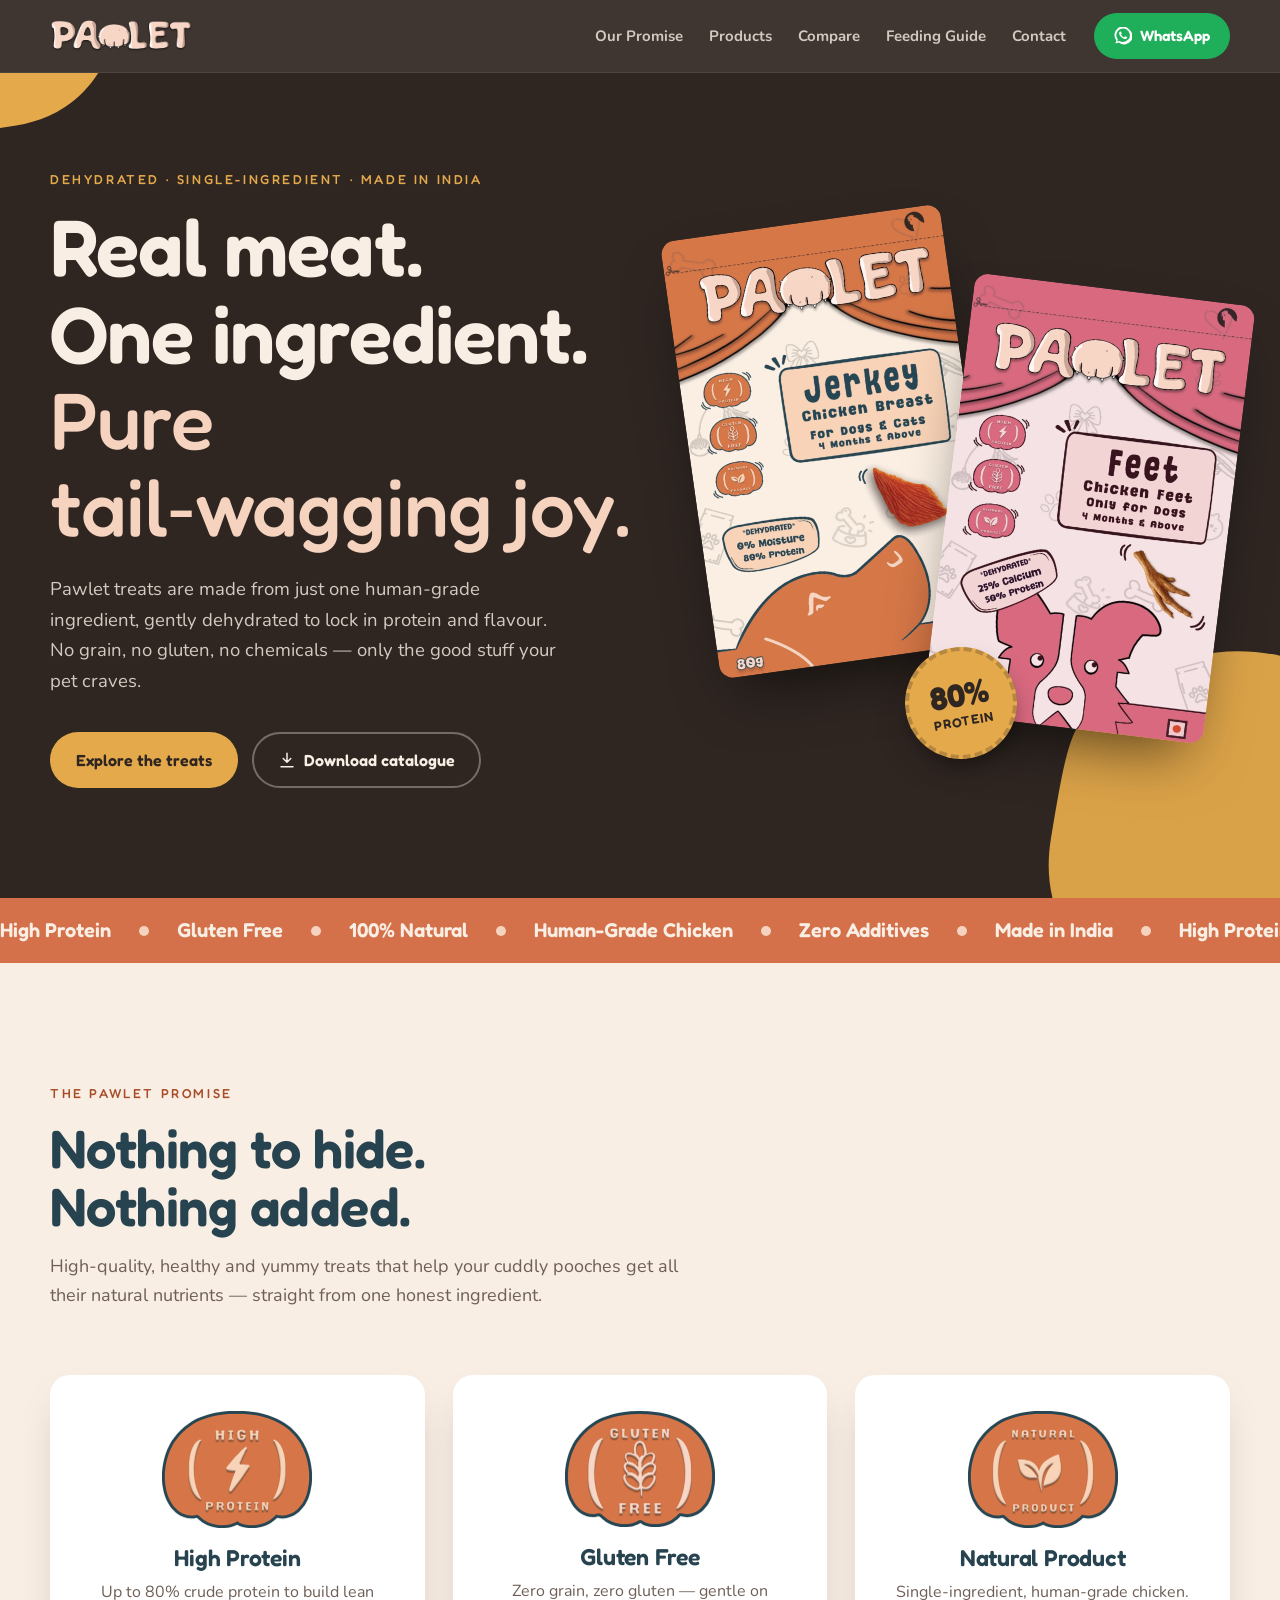
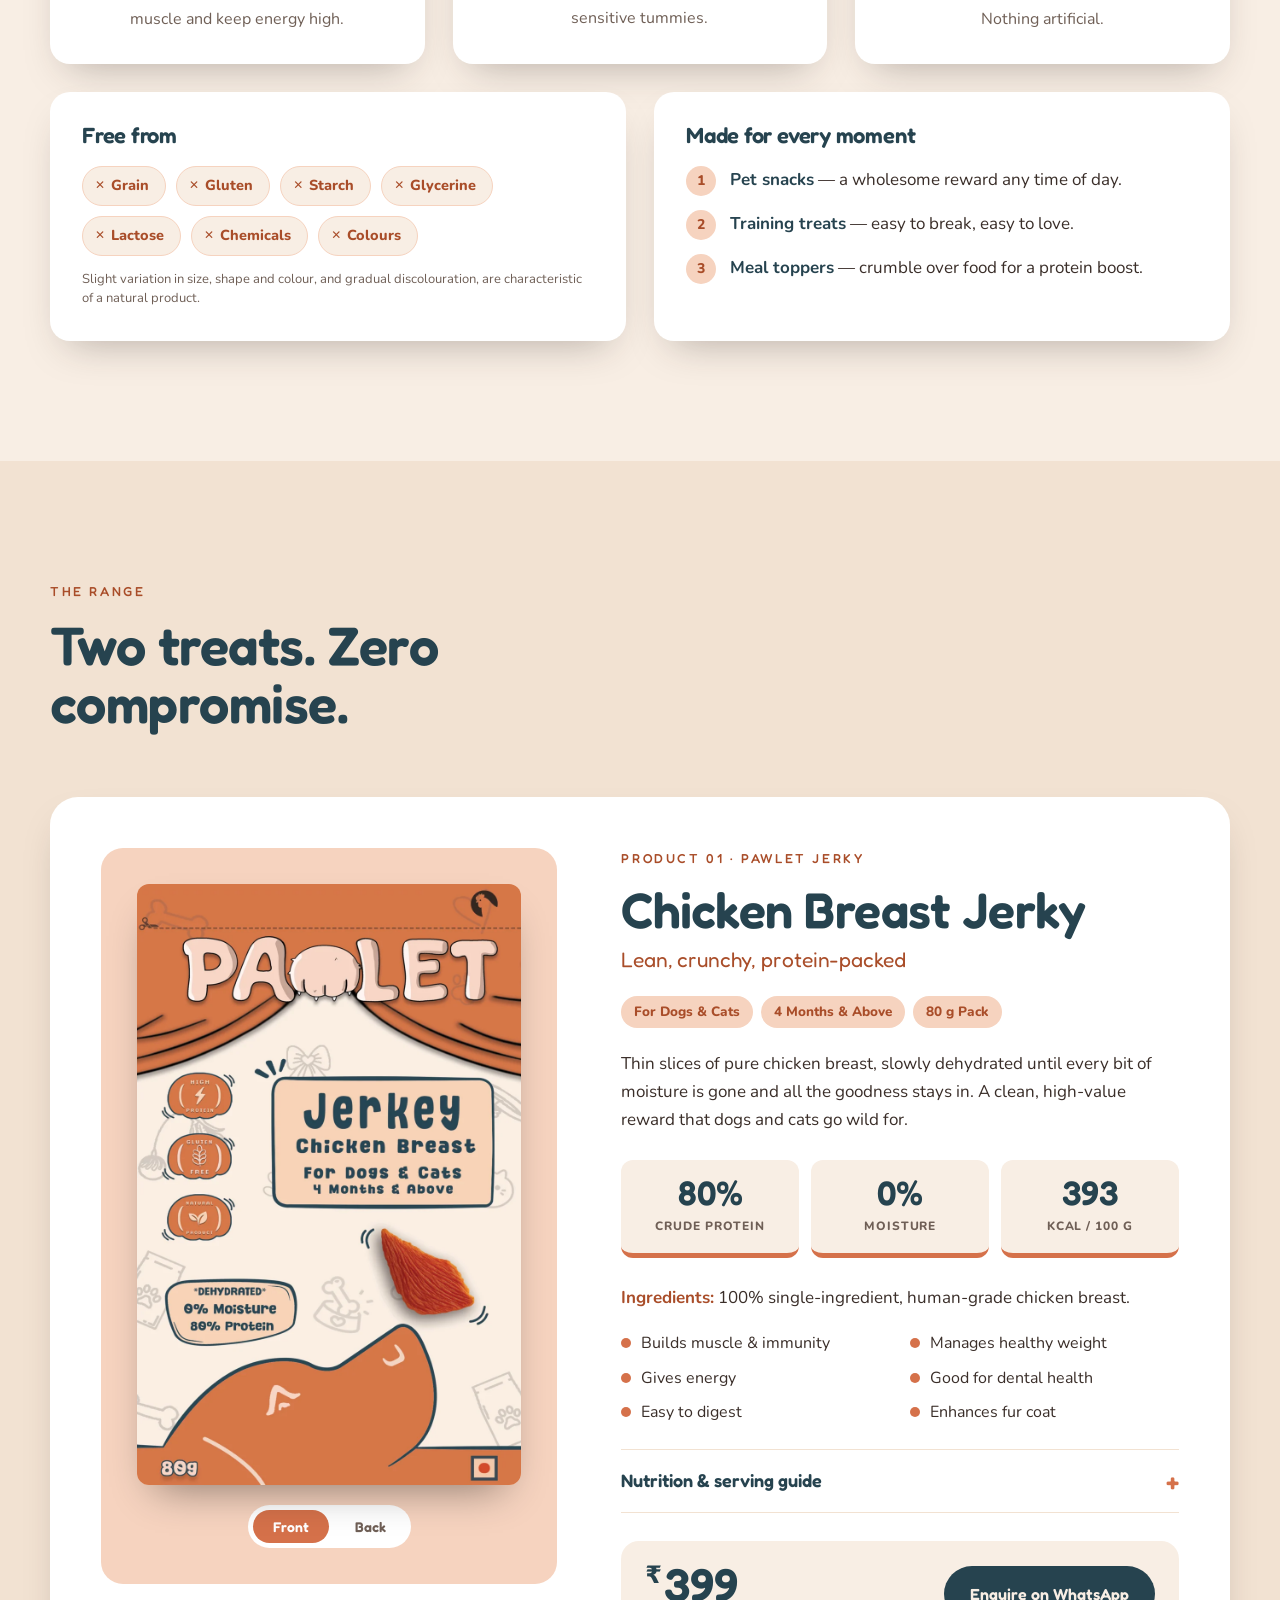
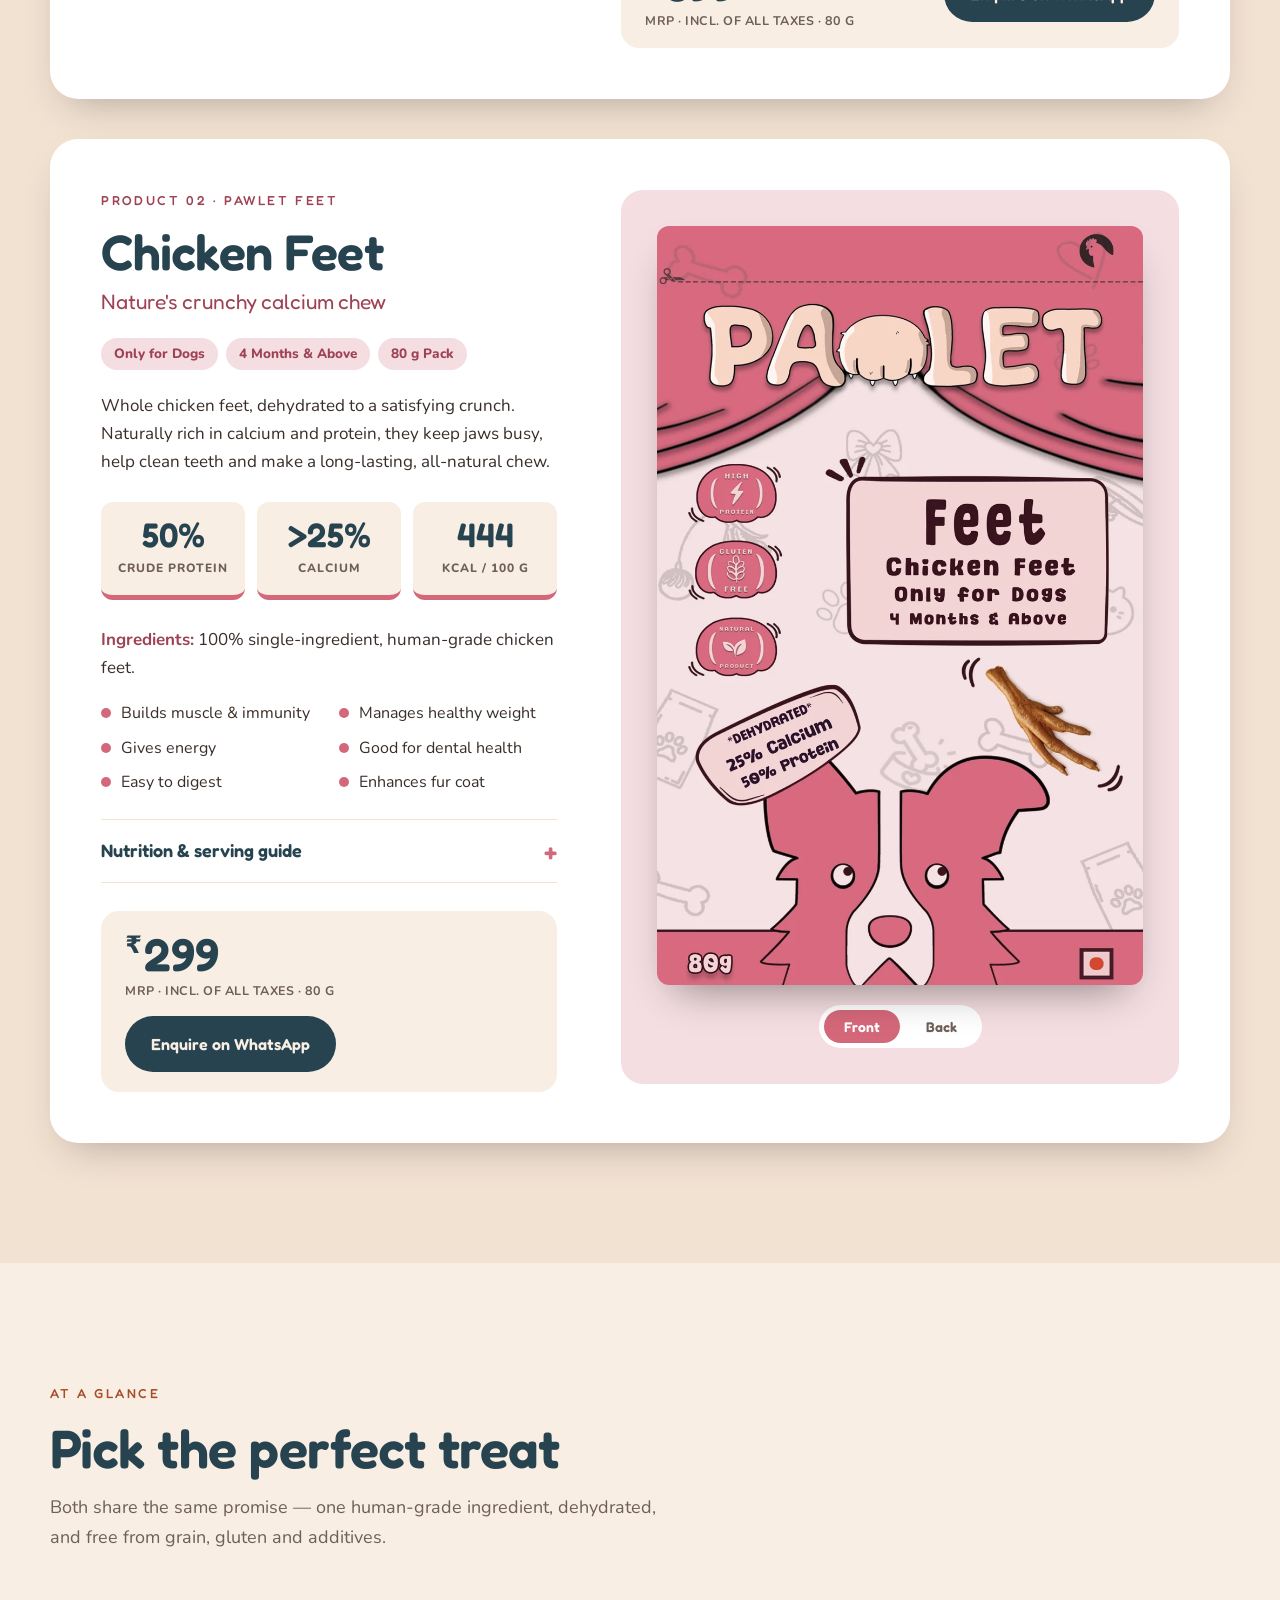
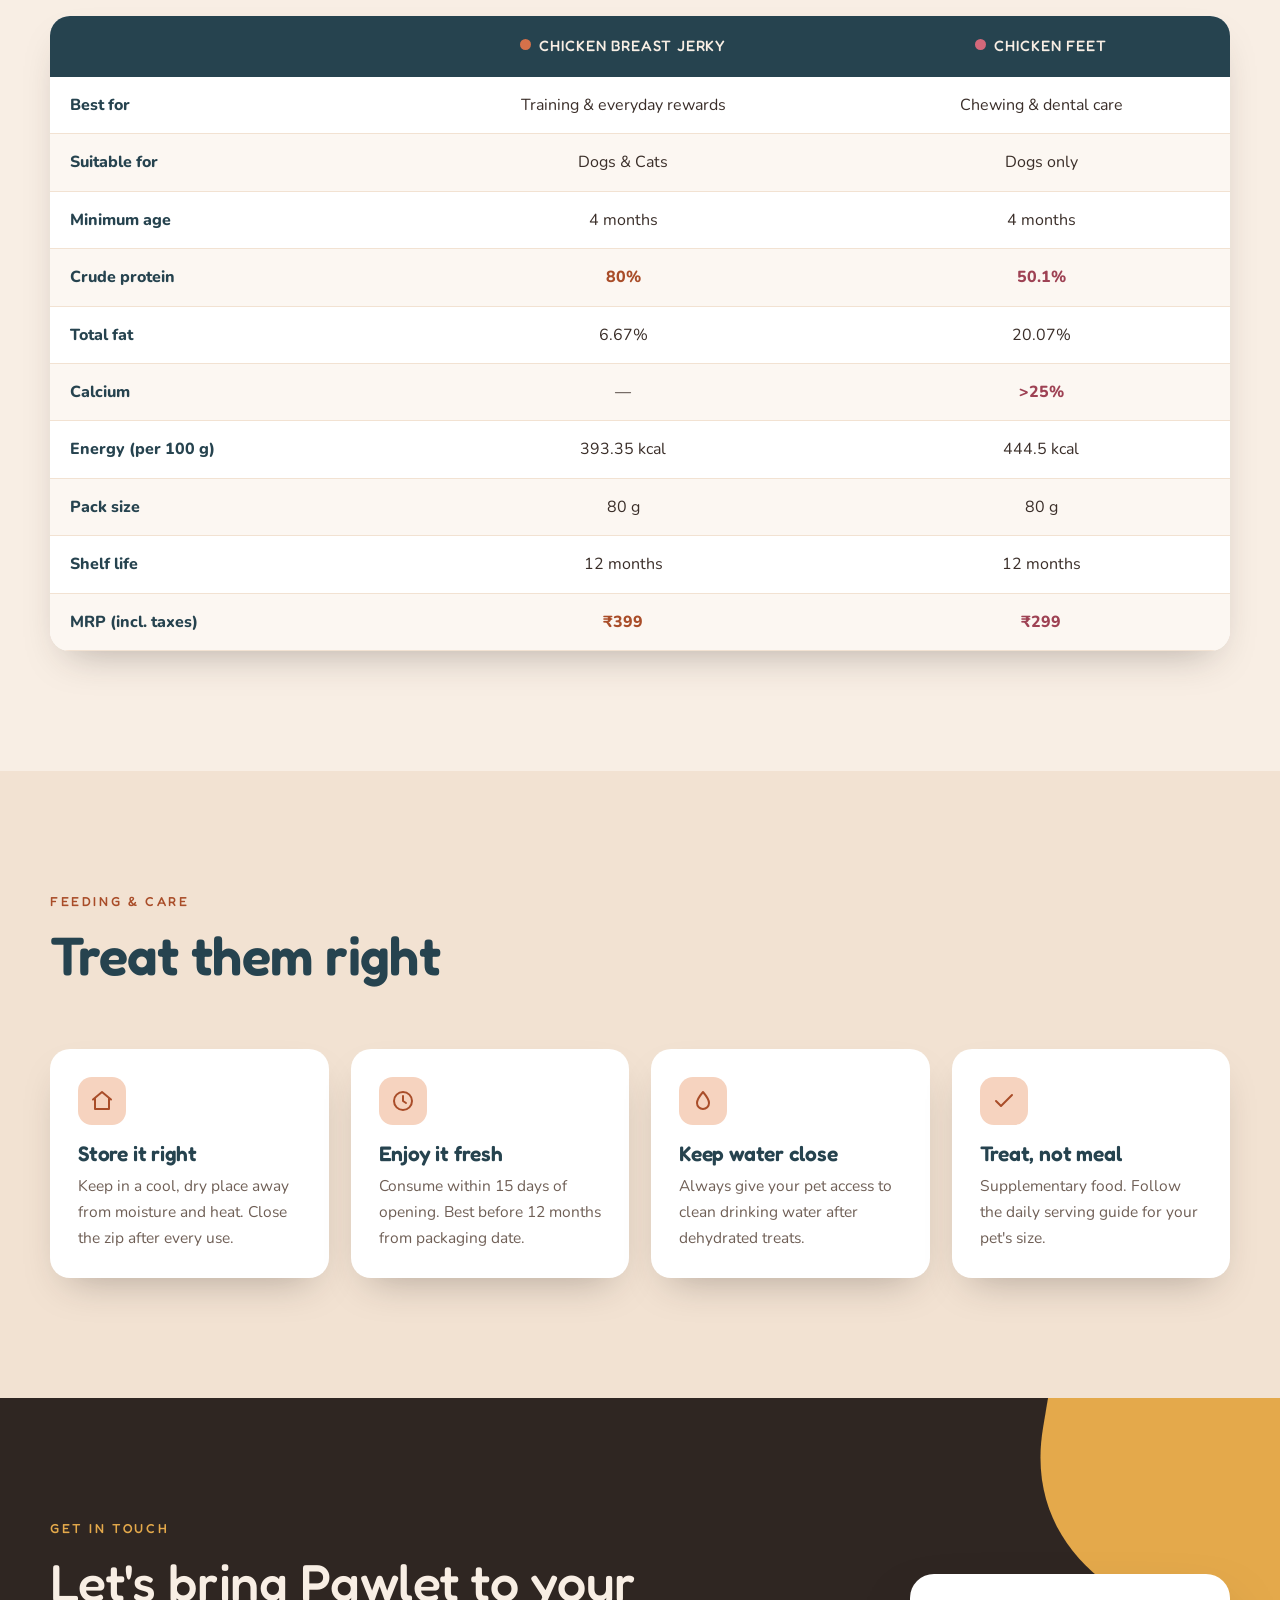
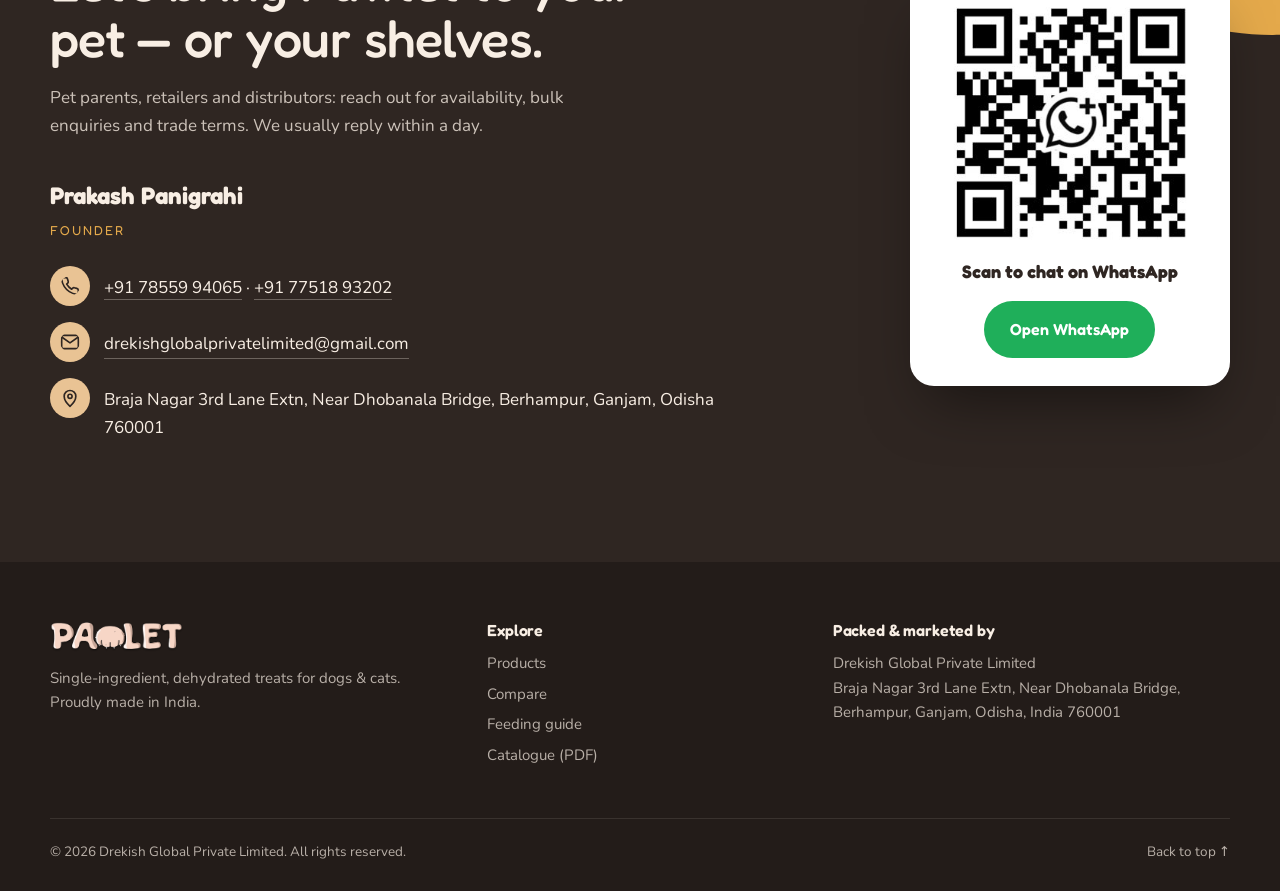
==== commit 65e9850d: "Replace template with new Pawlet showcase site Remove the old templatemo e-commerce template and add" ====
--- a/index.html
+++ b/index.html
@@ -1,676 +1,354 @@
-<!doctype html>
-<html lang="en">
-  <head>
-    <title>Pawlet</title>
-    <meta charset="utf-8" />
-    <meta name="viewport" content="width=device-width, initial-scale=1" />
-
-    <link rel="apple-touch-icon" href="assets/img/apple-icon.png" />
-    <link
-      rel="shortcut icon"
-      type="image/x-icon"
-      href="assets/img/favicon.ico"
-    />
-
-    <link rel="stylesheet" href="assets/css/bootstrap.min.css" />
-    <link rel="stylesheet" href="assets/css/templatemo.css" />
-    <link rel="stylesheet" href="assets/css/custom.css" />
-
-    <!-- Load fonts style after rendering the layout styles -->
-    <link
-      rel="stylesheet"
-      href="https://fonts.googleapis.com/css2?family=Roboto:wght@100;200;300;400;500;700;900&display=swap"
-    />
-    <link rel="stylesheet" href="assets/css/fontawesome.min.css" />
-    <!--
-    
-TemplateMo 559 Zay Shop
-
-https://templatemo.com/tm-559-zay-shop
-
--->
-  </head>
-
-  <body>
-    <!-- Start Top Nav -->
-    <nav
-      class="navbar navbar-expand-lg bg-dark navbar-light d-none d-lg-block"
-      id="templatemo_nav_top"
-    >
-      <div class="container text-light">
-        <div class="w-100 d-flex justify-content-between">
-          <div>
-            <i class="fa fa-envelope mx-2"></i>
-            <a
-              class="navbar-sm-brand text-light text-decoration-none"
-              href="mailto:drekishglobalprivatelimited@gmail.com"
-              >drekishglobalprivatelimited@gmail.com</a
-            >
-            <i class="fa fa-phone mx-2"></i>
-            <a
-              class="navbar-sm-brand text-light text-decoration-none"
-              href="tel:+91-7855994065"
-              >+91-7855994065</a
-            >
-          </div>
-          <div>
-            <a
-              class="text-light"
-              href="https://fb.com/templatemo"
-              target="_blank"
-              rel="sponsored"
-              ><i class="fab fa-facebook-f fa-sm fa-fw me-2"></i
-            ></a>
-            <a
-              class="text-light"
-              href="https://www.instagram.com/"
-              target="_blank"
-              ><i class="fab fa-instagram fa-sm fa-fw me-2"></i
-            ></a>
-            <a class="text-light" href="https://twitter.com/" target="_blank"
-              ><i class="fab fa-twitter fa-sm fa-fw me-2"></i
-            ></a>
-            <a
-              class="text-light"
-              href="https://www.linkedin.com/"
-              target="_blank"
-              ><i class="fab fa-linkedin fa-sm fa-fw"></i
-            ></a>
-          </div>
-        </div>
-      </div>
-    </nav>
-    <!-- Close Top Nav -->
-
-    <!-- Header -->
-    <nav class="navbar navbar-expand-lg navbar-light shadow">
-      <div class="container d-flex justify-content-between align-items-center">
-        <a
-          class="navbar-brand text-success logo h1 align-self-center"
-          href="index.html"
-        >
-          Pawlet
-        </a>
-
-        <button
-          class="navbar-toggler border-0"
-          type="button"
-          data-bs-toggle="collapse"
-          data-bs-target="#templatemo_main_nav"
-          aria-controls="navbarSupportedContent"
-          aria-expanded="false"
-          aria-label="Toggle navigation"
-        >
-          <span class="navbar-toggler-icon"></span>
-        </button>
-
-        <div
-          class="align-self-center collapse navbar-collapse flex-fill d-lg-flex justify-content-lg-between"
-          id="templatemo_main_nav"
-        >
-          <div class="flex-fill">
-            <ul
-              class="nav navbar-nav d-flex justify-content-between mx-lg-auto"
-            >
-              <li class="nav-item">
-                <a class="nav-link" href="index.html">Home</a>
-              </li>
-              <li class="nav-item">
-                <a class="nav-link" href="about.html">About</a>
-              </li>
-              <li class="nav-item">
-                <a class="nav-link" href="shop.html">Shop</a>
-              </li>
-              <li class="nav-item">
-                <a class="nav-link" href="contact.html">Contact</a>
-              </li>
-            </ul>
-          </div>
-          <div class="navbar align-self-center d-flex">
-            <div
-              class="d-lg-none flex-sm-fill mt-3 mb-4 col-7 col-sm-auto pr-3"
-            >
-              <div class="input-group">
-                <input
-                  type="text"
-                  class="form-control"
-                  id="inputMobileSearch"
-                  placeholder="Search ..."
-                />
-                <div class="input-group-text">
-                  <i class="fa fa-fw fa-search"></i>
-                </div>
-              </div>
-            </div>
-            <a
-              class="nav-icon d-none d-lg-inline"
-              href="#"
-              data-bs-toggle="modal"
-              data-bs-target="#templatemo_search"
-            >
-              <i class="fa fa-fw fa-search text-dark mr-2"></i>
-            </a>
-            <a class="nav-icon position-relative text-decoration-none" href="#">
-              <i class="fa fa-fw fa-cart-arrow-down text-dark mr-1"></i>
-              <span
-                class="position-absolute top-0 left-100 translate-middle badge rounded-pill bg-light text-dark"
-                >7</span
-              >
-            </a>
-            <a class="nav-icon position-relative text-decoration-none" href="#">
-              <i class="fa fa-fw fa-user text-dark mr-3"></i>
-              <span
-                class="position-absolute top-0 left-100 translate-middle badge rounded-pill bg-light text-dark"
-                >+99</span
-              >
-            </a>
-          </div>
-        </div>
-      </div>
-    </nav>
-    <!-- Close Header -->
-
-    <!-- Modal -->
-    <div
-      class="modal fade bg-white"
-      id="templatemo_search"
-      tabindex="-1"
-      role="dialog"
-      aria-labelledby="exampleModalLabel"
-      aria-hidden="true"
-    >
-      <div class="modal-dialog modal-lg" role="document">
-        <div class="w-100 pt-1 mb-5 text-right">
-          <button
-            type="button"
-            class="btn-close"
-            data-bs-dismiss="modal"
-            aria-label="Close"
-          ></button>
-        </div>
-        <form
-          action=""
-          method="get"
-          class="modal-content modal-body border-0 p-0"
-        >
-          <div class="input-group mb-2">
-            <input
-              type="text"
-              class="form-control"
-              id="inputModalSearch"
-              name="q"
-              placeholder="Search ..."
-            />
-            <button
-              type="submit"
-              class="input-group-text bg-success text-light"
-            >
-              <i class="fa fa-fw fa-search text-white"></i>
-            </button>
-          </div>
-        </form>
-      </div>
-    </div>
-
-    <!-- Start Banner Hero -->
-    <div
-      id="template-mo-zay-hero-carousel"
-      class="carousel slide"
-      data-bs-ride="carousel"
-    >
-      <ol class="carousel-indicators">
-        <li
-          data-bs-target="#template-mo-zay-hero-carousel"
-          data-bs-slide-to="0"
-          class="active"
-        ></li>
-        <li
-          data-bs-target="#template-mo-zay-hero-carousel"
-          data-bs-slide-to="1"
-        ></li>
-        <li
-          data-bs-target="#template-mo-zay-hero-carousel"
-          data-bs-slide-to="2"
-        ></li>
-      </ol>
-      <div class="carousel-inner">
-        <div class="carousel-item active">
-          <div class="container">
-            <div class="row p-5">
-              <div class="mx-auto col-md-8 col-lg-6 order-lg-last">
-                <img
-                  class="img-fluid"
-                  src="./assets/img/banner_img_01.jpg"
-                  alt=""
-                />
-              </div>
-              <div class="col-lg-6 mb-0 d-flex align-items-center">
-                <div class="text-align-left align-self-center">
-                  <h1 class="h1 text-success"><b>Zay</b> eCommerce</h1>
-                  <h3 class="h2">Tiny and Perfect eCommerce Template</h3>
-                  <p>
-                    Zay Shop is an eCommerce HTML5 CSS template with latest
-                    version of Bootstrap 5 (beta 1). This template is 100% free
-                    provided by
-                    <a
-                      rel="sponsored"
-                      class="text-success"
-                      href="https://templatemo.com"
-                      target="_blank"
-                      >TemplateMo</a
-                    >
-                    website. Image credits go to
-                    <a
-                      rel="sponsored"
-                      class="text-success"
-                      href="https://stories.freepik.com/"
-                      target="_blank"
-                      >Freepik Stories</a
-                    >,
-                    <a
-                      rel="sponsored"
-                      class="text-success"
-                      href="https://unsplash.com/"
-                      target="_blank"
-                      >Unsplash</a
-                    >
-                    and
-                    <a
-                      rel="sponsored"
-                      class="text-success"
-                      href="https://icons8.com/"
-                      target="_blank"
-                      >Icons 8</a
-                    >.
-                  </p>
-                </div>
-              </div>
-            </div>
-          </div>
-        </div>
-        <div class="carousel-item">
-          <div class="container">
-            <div class="row p-5">
-              <div class="mx-auto col-md-8 col-lg-6 order-lg-last">
-                <img
-                  class="img-fluid"
-                  src="./assets/img/banner_img_02.jpg"
-                  alt=""
-                />
-              </div>
-              <div class="col-lg-6 mb-0 d-flex align-items-center">
-                <div class="text-align-left">
-                  <h1 class="h1">Proident occaecat</h1>
-                  <h3 class="h2">Aliquip ex ea commodo consequat</h3>
-                  <p>
-                    You are permitted to use this Zay CSS template for your
-                    commercial websites. You are
-                    <strong>not permitted</strong> to re-distribute the template
-                    ZIP file in any kind of template collection websites.
-                  </p>
-                </div>
-              </div>
-            </div>
-          </div>
-        </div>
-        <div class="carousel-item">
-          <div class="container">
-            <div class="row p-5">
-              <div class="mx-auto col-md-8 col-lg-6 order-lg-last">
-                <img
-                  class="img-fluid"
-                  src="./assets/img/banner_img_03.jpg"
-                  alt=""
-                />
-              </div>
-              <div class="col-lg-6 mb-0 d-flex align-items-center">
-                <div class="text-align-left">
-                  <h1 class="h1">Repr in voluptate</h1>
-                  <h3 class="h2">Ullamco laboris nisi ut</h3>
-                  <p>
-                    We bring you 100% free CSS templates for your websites. If
-                    you wish to support TemplateMo, please make a small
-                    contribution via PayPal or tell your friends about our
-                    website. Thank you.
-                  </p>
-                </div>
-              </div>
-            </div>
-          </div>
-        </div>
-      </div>
-      <a
-        class="carousel-control-prev text-decoration-none w-auto ps-3"
-        href="#template-mo-zay-hero-carousel"
-        role="button"
-        data-bs-slide="prev"
-      >
-        <i class="fas fa-chevron-left"></i>
-      </a>
-      <a
-        class="carousel-control-next text-decoration-none w-auto pe-3"
-        href="#template-mo-zay-hero-carousel"
-        role="button"
-        data-bs-slide="next"
-      >
-        <i class="fas fa-chevron-right"></i>
-      </a>
-    </div>
-    <!-- End Banner Hero -->
-
-    <!-- Start Categories of The Month -->
-    <section class="container py-5">
-      <div class="row text-center pt-3">
-        <div class="col-lg-6 m-auto">
-          <h1 class="h1">Categories of The Month</h1>
-          <p>
-            Excepteur sint occaecat cupidatat non proident, sunt in culpa qui
-            officia deserunt mollit anim id est laborum.
-          </p>
-        </div>
-      </div>
-      <div class="row">
-        <div class="col-12 col-md-4 p-5 mt-3">
-          <a href="#"
-            ><img
-              src="./assets/img/category_img_01.jpg"
-              class="rounded-circle img-fluid border"
-          /></a>
-          <h5 class="text-center mt-3 mb-3">Watches</h5>
-          <p class="text-center"><a class="btn btn-success">Go Shop</a></p>
-        </div>
-        <div class="col-12 col-md-4 p-5 mt-3">
-          <a href="#"
-            ><img
-              src="./assets/img/category_img_02.jpg"
-              class="rounded-circle img-fluid border"
-          /></a>
-          <h2 class="h5 text-center mt-3 mb-3">Shoes</h2>
-          <p class="text-center"><a class="btn btn-success">Go Shop</a></p>
-        </div>
-        <div class="col-12 col-md-4 p-5 mt-3">
-          <a href="#"
-            ><img
-              src="./assets/img/category_img_03.jpg"
-              class="rounded-circle img-fluid border"
-          /></a>
-          <h2 class="h5 text-center mt-3 mb-3">Accessories</h2>
-          <p class="text-center"><a class="btn btn-success">Go Shop</a></p>
-        </div>
-      </div>
-    </section>
-    <!-- End Categories of The Month -->
-
-    <!-- Start Featured Product -->
-    <section class="bg-light">
-      <div class="container py-5">
-        <div class="row text-center py-3">
-          <div class="col-lg-6 m-auto">
-            <h1 class="h1">Featured Product</h1>
-            <p>
-              Reprehenderit in voluptate velit esse cillum dolore eu fugiat
-              nulla pariatur. Excepteur sint occaecat cupidatat non proident.
-            </p>
-          </div>
-        </div>
-        <div class="row">
-          <div class="col-12 col-md-4 mb-4">
-            <div class="card h-100">
-              <a href="shop-single.html">
-                <img
-                  src="./assets/img/feature_prod_01.jpg"
-                  class="card-img-top"
-                  alt="..."
-                />
-              </a>
-              <div class="card-body">
-                <ul class="list-unstyled d-flex justify-content-between">
-                  <li>
-                    <i class="text-warning fa fa-star"></i>
-                    <i class="text-warning fa fa-star"></i>
-                    <i class="text-warning fa fa-star"></i>
-                    <i class="text-muted fa fa-star"></i>
-                    <i class="text-muted fa fa-star"></i>
-                  </li>
-                  <li class="text-muted text-right">$240.00</li>
-                </ul>
-                <a
-                  href="shop-single.html"
-                  class="h2 text-decoration-none text-dark"
-                  >Gym Weight</a
-                >
-                <p class="card-text">
-                  Lorem ipsum dolor sit amet, consectetur adipisicing elit. Sunt
-                  in culpa qui officia deserunt.
-                </p>
-                <p class="text-muted">Reviews (24)</p>
-              </div>
-            </div>
-          </div>
-          <div class="col-12 col-md-4 mb-4">
-            <div class="card h-100">
-              <a href="shop-single.html">
-                <img
-                  src="./assets/img/feature_prod_02.jpg"
-                  class="card-img-top"
-                  alt="..."
-                />
-              </a>
-              <div class="card-body">
-                <ul class="list-unstyled d-flex justify-content-between">
-                  <li>
-                    <i class="text-warning fa fa-star"></i>
-                    <i class="text-warning fa fa-star"></i>
-                    <i class="text-warning fa fa-star"></i>
-                    <i class="text-muted fa fa-star"></i>
-                    <i class="text-muted fa fa-star"></i>
-                  </li>
-                  <li class="text-muted text-right">$480.00</li>
-                </ul>
-                <a
-                  href="shop-single.html"
-                  class="h2 text-decoration-none text-dark"
-                  >Cloud Nike Shoes</a
-                >
-                <p class="card-text">
-                  Aenean gravida dignissim finibus. Nullam ipsum diam, posuere
-                  vitae pharetra sed, commodo ullamcorper.
-                </p>
-                <p class="text-muted">Reviews (48)</p>
-              </div>
-            </div>
-          </div>
-          <div class="col-12 col-md-4 mb-4">
-            <div class="card h-100">
-              <a href="shop-single.html">
-                <img
-                  src="./assets/img/feature_prod_03.jpg"
-                  class="card-img-top"
-                  alt="..."
-                />
-              </a>
-              <div class="card-body">
-                <ul class="list-unstyled d-flex justify-content-between">
-                  <li>
-                    <i class="text-warning fa fa-star"></i>
-                    <i class="text-warning fa fa-star"></i>
-                    <i class="text-warning fa fa-star"></i>
-                    <i class="text-warning fa fa-star"></i>
-                    <i class="text-warning fa fa-star"></i>
-                  </li>
-                  <li class="text-muted text-right">$360.00</li>
-                </ul>
-                <a
-                  href="shop-single.html"
-                  class="h2 text-decoration-none text-dark"
-                  >Summer Addides Shoes</a
-                >
-                <p class="card-text">
-                  Curabitur ac mi sit amet diam luctus porta. Phasellus pulvinar
-                  sagittis diam, et scelerisque ipsum lobortis nec.
-                </p>
-                <p class="text-muted">Reviews (74)</p>
-              </div>
-            </div>
-          </div>
-        </div>
-      </div>
-    </section>
-    <!-- End Featured Product -->
-
-    <!-- Start Footer -->
-    <footer class="bg-dark" id="tempaltemo_footer">
-      <div class="container">
-        <div class="row">
-          <div class="col-md-4 pt-5">
-            <h2 class="h2 text-success border-bottom pb-3 border-light logo">
-              Zay Shop
-            </h2>
-            <ul class="list-unstyled text-light footer-link-list">
-              <li>
-                <i class="fas fa-map-marker-alt fa-fw"></i>
-                123 Consectetur at ligula 10660
-              </li>
-              <li>
-                <i class="fa fa-phone fa-fw"></i>
-                <a class="text-decoration-none" href="tel:010-020-0340"
-                  >010-020-0340</a
-                >
-              </li>
-              <li>
-                <i class="fa fa-envelope fa-fw"></i>
-                <a class="text-decoration-none" href="mailto:info@company.com"
-                  >info@company.com</a
-                >
-              </li>
-            </ul>
-          </div>
-
-          <div class="col-md-4 pt-5">
-            <h2 class="h2 text-light border-bottom pb-3 border-light">
-              Products
-            </h2>
-            <ul class="list-unstyled text-light footer-link-list">
-              <li><a class="text-decoration-none" href="#">Luxury</a></li>
-              <li><a class="text-decoration-none" href="#">Sport Wear</a></li>
-              <li><a class="text-decoration-none" href="#">Men's Shoes</a></li>
-              <li>
-                <a class="text-decoration-none" href="#">Women's Shoes</a>
-              </li>
-              <li>
-                <a class="text-decoration-none" href="#">Popular Dress</a>
-              </li>
-              <li>
-                <a class="text-decoration-none" href="#">Gym Accessories</a>
-              </li>
-              <li><a class="text-decoration-none" href="#">Sport Shoes</a></li>
-            </ul>
-          </div>
-
-          <div class="col-md-4 pt-5">
-            <h2 class="h2 text-light border-bottom pb-3 border-light">
-              Further Info
-            </h2>
-            <ul class="list-unstyled text-light footer-link-list">
-              <li><a class="text-decoration-none" href="#">Home</a></li>
-              <li><a class="text-decoration-none" href="#">About Us</a></li>
-              <li>
-                <a class="text-decoration-none" href="#">Shop Locations</a>
-              </li>
-              <li><a class="text-decoration-none" href="#">FAQs</a></li>
-              <li><a class="text-decoration-none" href="#">Contact</a></li>
-            </ul>
-          </div>
-        </div>
-
-        <div class="row text-light mb-4">
-          <div class="col-12 mb-3">
-            <div class="w-100 my-3 border-top border-light"></div>
-          </div>
-          <div class="col-auto me-auto">
-            <ul class="list-inline text-left footer-icons">
-              <li
-                class="list-inline-item border border-light rounded-circle text-center"
-              >
-                <a
-                  class="text-light text-decoration-none"
-                  target="_blank"
-                  href="http://facebook.com/"
-                  ><i class="fab fa-facebook-f fa-lg fa-fw"></i
-                ></a>
-              </li>
-              <li
-                class="list-inline-item border border-light rounded-circle text-center"
-              >
-                <a
-                  class="text-light text-decoration-none"
-                  target="_blank"
-                  href="https://www.instagram.com/"
-                  ><i class="fab fa-instagram fa-lg fa-fw"></i
-                ></a>
-              </li>
-              <li
-                class="list-inline-item border border-light rounded-circle text-center"
-              >
-                <a
-                  class="text-light text-decoration-none"
-                  target="_blank"
-                  href="https://twitter.com/"
-                  ><i class="fab fa-twitter fa-lg fa-fw"></i
-                ></a>
-              </li>
-              <li
-                class="list-inline-item border border-light rounded-circle text-center"
-              >
-                <a
-                  class="text-light text-decoration-none"
-                  target="_blank"
-                  href="https://www.linkedin.com/"
-                  ><i class="fab fa-linkedin fa-lg fa-fw"></i
-                ></a>
-              </li>
-            </ul>
-          </div>
-          <div class="col-auto">
-            <label class="sr-only" for="subscribeEmail">Email address</label>
-            <div class="input-group mb-2">
-              <input
-                type="text"
-                class="form-control bg-dark border-light"
-                id="subscribeEmail"
-                placeholder="Email address"
-              />
-              <div class="input-group-text btn-success text-light">
-                Subscribe
-              </div>
-            </div>
-          </div>
-        </div>
-      </div>
-
-      <div class="w-100 bg-black py-3">
-        <div class="container">
-          <div class="row pt-2">
-            <div class="col-12">
-              <p class="text-left text-light">
-                Copyright &copy; 2021 Company Name | Designed by
-                <a rel="sponsored" href="https://templatemo.com" target="_blank"
-                  >TemplateMo</a
-                >
-              </p>
-            </div>
-          </div>
-        </div>
-      </div>
-    </footer>
-    <!-- End Footer -->
-
-    <!-- Start Script -->
-    <script src="assets/js/jquery-1.11.0.min.js"></script>
-    <script src="assets/js/jquery-migrate-1.2.1.min.js"></script>
-    <script src="assets/js/bootstrap.bundle.min.js"></script>
-    <script src="assets/js/templatemo.js"></script>
-    <script src="assets/js/custom.js"></script>
-    <!-- End Script -->
-  </body>
-</html>
+<!doctype html>
+<html lang="en-IN">
+<head>
+  <meta charset="utf-8">
+  <meta name="viewport" content="width=device-width, initial-scale=1">
+  <title>Pawlet | Single-Ingredient Dehydrated Treats for Dogs &amp; Cats</title>
+  <meta name="description" content="Pawlet makes 100% single-ingredient, human-grade dehydrated chicken treats for dogs and cats. High protein, gluten free, natural. Chicken Breast Jerky and Chicken Feet, made in India.">
+  <link rel="canonical" href="https://www.pawlet.in/">
+  <meta name="theme-color" content="#2F2622">
+
+  <meta property="og:type" content="website">
+  <meta property="og:site_name" content="Pawlet">
+  <meta property="og:title" content="Pawlet | Real meat. One ingredient.">
+  <meta property="og:description" content="Single-ingredient, dehydrated chicken treats for dogs & cats. High protein, gluten free, 100% natural.">
+  <meta property="og:url" content="https://www.pawlet.in/">
+  <meta property="og:image" content="https://www.pawlet.in/assets/img/og-image.jpg">
+  <meta property="og:image:width" content="1200">
+  <meta property="og:image:height" content="630">
+  <meta name="twitter:card" content="summary_large_image">
+
+  <link rel="icon" href="/favicon.ico" sizes="any">
+  <link rel="icon" type="image/png" href="assets/img/favicon.png">
+  <link rel="apple-touch-icon" href="assets/img/apple-touch-icon.png">
+
+  <link rel="preconnect" href="https://fonts.googleapis.com">
+  <link rel="preconnect" href="https://fonts.gstatic.com" crossorigin>
+  <link href="https://fonts.googleapis.com/css2?family=Fredoka:wght@400;500;600;700&family=Nunito:wght@400;600;700;800&display=swap" rel="stylesheet">
+  <link rel="stylesheet" href="styles.css">
+  <script>document.documentElement.classList.add('js')</script>
+
+  <script type="application/ld+json">
+  {
+    "@context": "https://schema.org",
+    "@graph": [
+      {
+        "@type": "Organization",
+        "@id": "https://www.pawlet.in/#org",
+        "name": "Pawlet",
+        "legalName": "Drekish Global Private Limited",
+        "url": "https://www.pawlet.in/",
+        "logo": "https://www.pawlet.in/assets/img/logo.png",
+        "email": "drekishglobalprivatelimited@gmail.com",
+        "telephone": "+91-7855994065",
+        "address": {
+          "@type": "PostalAddress",
+          "streetAddress": "Braja Nagar 3rd Lane Extn, Near Dhobanala Bridge",
+          "addressLocality": "Berhampur",
+          "addressRegion": "Odisha",
+          "postalCode": "760001",
+          "addressCountry": "IN"
+        }
+      },
+      {
+        "@type": "Product",
+        "name": "Pawlet Chicken Breast Jerky",
+        "image": "https://www.pawlet.in/assets/img/jerky-front.jpg",
+        "description": "100% single-ingredient, human-grade chicken breast, dehydrated. 80% crude protein, 0% moisture. For dogs and cats, 4 months and above. 80 g pack.",
+        "brand": { "@id": "https://www.pawlet.in/#org" },
+        "weight": { "@type": "QuantitativeValue", "value": 80, "unitCode": "GRM" },
+        "offers": { "@type": "Offer", "price": "399", "priceCurrency": "INR", "availability": "https://schema.org/InStock" }
+      },
+      {
+        "@type": "Product",
+        "name": "Pawlet Chicken Feet",
+        "image": "https://www.pawlet.in/assets/img/feet-front.jpg",
+        "description": "100% single-ingredient, human-grade chicken feet, dehydrated. 50.1% crude protein, over 25% calcium. For dogs, 4 months and above. 80 g pack.",
+        "brand": { "@id": "https://www.pawlet.in/#org" },
+        "weight": { "@type": "QuantitativeValue", "value": 80, "unitCode": "GRM" },
+        "offers": { "@type": "Offer", "price": "299", "priceCurrency": "INR", "availability": "https://schema.org/InStock" }
+      }
+    ]
+  }
+  </script>
+</head>
+<body>
+  <a class="skip" href="#main">Skip to content</a>
+
+  <!-- ================= NAV ================= -->
+  <header class="nav" id="top">
+    <div class="wrap nav-inner">
+      <a class="brand" href="#top" aria-label="Pawlet home"><img src="assets/img/logo-sm.png" alt="Pawlet" width="140" height="32"></a>
+      <nav class="links" id="navlinks" aria-label="Main">
+        <a href="#promise">Our Promise</a>
+        <a href="#products">Products</a>
+        <a href="#compare">Compare</a>
+        <a href="#care">Feeding Guide</a>
+        <a href="#contact">Contact</a>
+      </nav>
+      <a class="btn btn-wa nav-cta" href="https://wa.me/917855994065?text=Hi%20Pawlet!%20I%27d%20like%20to%20know%20more%20about%20your%20treats." target="_blank" rel="noopener">
+        <svg viewBox="0 0 24 24" aria-hidden="true"><path d="M20.5 3.5A11 11 0 0 0 3.1 17.6L2 22l4.5-1.2A11 11 0 0 0 20.5 3.5zM12 20a8.9 8.9 0 0 1-4.6-1.3l-.3-.2-2.7.7.7-2.6-.2-.3A9 9 0 1 1 12 20zm4.9-6.7c-.3-.1-1.6-.8-1.8-.9s-.4-.1-.6.1-.7.9-.8 1-.3.2-.6.1a7.3 7.3 0 0 1-3.6-3.2c-.3-.5.3-.4.8-1.4.1-.2 0-.3 0-.5l-.8-2c-.2-.5-.4-.4-.6-.4h-.5a1 1 0 0 0-.7.3 3 3 0 0 0-.9 2.2 5.2 5.2 0 0 0 1.1 2.7 11.8 11.8 0 0 0 4.5 4c1.7.7 2.3.8 3.2.6a2.7 2.7 0 0 0 1.8-1.3 2.2 2.2 0 0 0 .1-1.3c0-.1-.2-.2-.5-.3z"/></svg>
+        <span>WhatsApp</span>
+      </a>
+      <button class="menu" id="menu" aria-label="Open menu" aria-expanded="false" aria-controls="navlinks"><span></span><span></span></button>
+    </div>
+  </header>
+
+  <main id="main">
+    <!-- ================= HERO ================= -->
+    <section class="hero">
+      <svg class="blob b1" viewBox="0 0 200 180" aria-hidden="true"><path d="M20 10c40-20 110-10 140 20s20 70-10 90-60 5-90 30S-10 170-15 120-20 30 20 10z"/></svg>
+      <svg class="blob b2" viewBox="0 0 200 200" aria-hidden="true"><path d="M60 20c50-25 120 5 130 60s-30 110-80 110S0 160 10 100 20 40 60 20z"/></svg>
+      <div class="wrap hero-grid">
+        <div class="hero-copy">
+          <p class="eyebrow">Dehydrated · Single-ingredient · Made in India</p>
+          <h1>Real meat.<br>One ingredient.<br><span>Pure tail&#8209;wagging joy.</span></h1>
+          <p class="lead">Pawlet treats are made from just one human-grade ingredient, gently dehydrated to lock in protein and flavour. No grain, no gluten, no chemicals — only the good stuff your pet craves.</p>
+          <div class="hero-ctas">
+            <a class="btn btn-primary" href="#products">Explore the treats</a>
+            <a class="btn btn-ghost" href="assets/pawlet-catalogue.pdf" download>
+              <svg viewBox="0 0 24 24" aria-hidden="true"><path d="M12 3v12m0 0-5-5m5 5 5-5M4 21h16"/></svg>
+              Download catalogue
+            </a>
+          </div>
+        </div>
+        <div class="hero-packs" aria-hidden="true">
+          <picture><source srcset="assets/img/jerky-front.webp" type="image/webp"><img class="pack p1" src="assets/img/jerky-front.jpg" alt="" width="900" height="1408"></picture>
+          <picture><source srcset="assets/img/feet-front.webp" type="image/webp"><img class="pack p2" src="assets/img/feet-front.jpg" alt="" width="900" height="1408"></picture>
+          <div class="sticker">80%<small>protein</small></div>
+        </div>
+      </div>
+    </section>
+
+    <!-- ================= TICKER ================= -->
+    <div class="ticker" aria-hidden="true">
+      <div class="ticker-track">
+        <span>High Protein</span><i></i><span>Gluten Free</span><i></i><span>100% Natural</span><i></i><span>Human-Grade Chicken</span><i></i><span>Zero Additives</span><i></i><span>Made in India</span><i></i>
+        <span>High Protein</span><i></i><span>Gluten Free</span><i></i><span>100% Natural</span><i></i><span>Human-Grade Chicken</span><i></i><span>Zero Additives</span><i></i><span>Made in India</span><i></i>
+      </div>
+    </div>
+
+    <!-- ================= PROMISE ================= -->
+    <section class="section promise" id="promise">
+      <div class="wrap">
+        <div class="head reveal">
+          <p class="eyebrow">The Pawlet Promise</p>
+          <h2>Nothing to hide.<br>Nothing added.</h2>
+          <p>High-quality, healthy and yummy treats that help your cuddly pooches get all their natural nutrients — straight from one honest ingredient.</p>
+        </div>
+        <div class="badges">
+          <article class="badge reveal"><img src="assets/img/badge-highprotine.png" alt="" width="300" height="236" loading="lazy"><h3>High Protein</h3><p>Up to 80% crude protein to build lean muscle and keep energy high.</p></article>
+          <article class="badge reveal"><img src="assets/img/badge-gluten.png" alt="" width="300" height="233" loading="lazy"><h3>Gluten Free</h3><p>Zero grain, zero gluten — gentle on sensitive tummies.</p></article>
+          <article class="badge reveal"><img src="assets/img/badge-natural.png" alt="" width="300" height="236" loading="lazy"><h3>Natural Product</h3><p>Single-ingredient, human-grade chicken. Nothing artificial.</p></article>
+        </div>
+        <div class="promise-row">
+          <div class="panel reveal">
+            <h3>Free from</h3>
+            <ul class="chips">
+              <li>Grain</li><li>Gluten</li><li>Starch</li><li>Glycerine</li><li>Lactose</li><li>Chemicals</li><li>Colours</li>
+            </ul>
+            <p class="fine">Slight variation in size, shape and colour, and gradual discolouration, are characteristic of a natural product.</p>
+          </div>
+          <div class="panel reveal">
+            <h3>Made for every moment</h3>
+            <ol class="uses">
+              <li><span><b>Pet snacks</b> — a wholesome reward any time of day.</span></li>
+              <li><span><b>Training treats</b> — easy to break, easy to love.</span></li>
+              <li><span><b>Meal toppers</b> — crumble over food for a protein boost.</span></li>
+            </ol>
+          </div>
+        </div>
+      </div>
+    </section>
+
+    <!-- ================= PRODUCTS ================= -->
+    <section class="section products" id="products">
+      <div class="wrap">
+        <div class="head reveal">
+          <p class="eyebrow">The Range</p>
+          <h2>Two treats. Zero compromise.</h2>
+        </div>
+
+        <!-- JERKY -->
+        <article class="product jerky reveal" id="jerky">
+          <div class="product-media">
+            <div class="flip" data-flip>
+              <picture class="face front"><source srcset="assets/img/jerky-front.webp" type="image/webp"><img src="assets/img/jerky-front.jpg" alt="Pawlet Chicken Breast Jerky pack, front" width="900" height="1408" loading="lazy"></picture>
+              <picture class="face back"><source srcset="assets/img/jerky-back.webp" type="image/webp"><img src="assets/img/jerky-back.jpg" alt="Pawlet Chicken Breast Jerky pack, back with ingredients and nutrition" width="900" height="1408" loading="lazy"></picture>
+            </div>
+            <div class="toggle" role="group" aria-label="Pack view">
+              <button type="button" class="on" data-side="front" aria-pressed="true">Front</button>
+              <button type="button" data-side="back" aria-pressed="false">Back</button>
+            </div>
+          </div>
+          <div class="product-info">
+            <p class="eyebrow">Product 01 · Pawlet Jerky</p>
+            <h3>Chicken Breast Jerky</h3>
+            <p class="variant">Lean, crunchy, protein-packed</p>
+            <ul class="tags"><li>For Dogs &amp; Cats</li><li>4 Months &amp; Above</li><li>80 g Pack</li></ul>
+            <p>Thin slices of pure chicken breast, slowly dehydrated until every bit of moisture is gone and all the goodness stays in. A clean, high-value reward that dogs and cats go wild for.</p>
+            <div class="stats">
+              <div><strong>80%</strong><span>Crude protein</span></div>
+              <div><strong>0%</strong><span>Moisture</span></div>
+              <div><strong>393</strong><span>kcal / 100 g</span></div>
+            </div>
+            <p class="ingr"><b>Ingredients:</b> 100% single-ingredient, human-grade chicken breast.</p>
+            <ul class="benefits"><li>Builds muscle &amp; immunity</li><li>Manages healthy weight</li><li>Gives energy</li><li>Good for dental health</li><li>Easy to digest</li><li>Enhances fur coat</li></ul>
+            <details class="more">
+              <summary>Nutrition &amp; serving guide</summary>
+              <div class="tables">
+                <table><caption>Nutrition per 100 g</caption>
+                  <tr><th scope="row">Crude protein</th><td>80%</td></tr><tr><th scope="row">Total fat</th><td>6.67%</td></tr><tr><th scope="row">Total ash</th><td>4%</td></tr><tr><th scope="row">Energy</th><td>1645.77 kJ</td></tr><tr><th scope="row">Energy</th><td>393.35 kcal</td></tr>
+                </table>
+                <table><caption>Recommended serving per day</caption>
+                  <tr><th scope="row">Puppies (4 mo+)</th><td>1–2 pcs</td></tr><tr><th scope="row">Small dogs</th><td>1–2 pcs</td></tr><tr><th scope="row">Medium dogs</th><td>3–4 pcs</td></tr><tr><th scope="row">Large dogs</th><td>5–6 pcs</td></tr><tr><th scope="row">Cats</th><td>1–2 pcs</td></tr>
+                </table>
+              </div>
+              <p class="fine">Values based on random samples and may vary slightly between batches. Supplementary food for dogs &amp; cats only. Safe for puppies and kittens above 4 months.</p>
+            </details>
+            <div class="price-row">
+              <div class="price"><span class="cur">₹</span>399<small>MRP · incl. of all taxes · 80 g</small></div>
+              <a class="btn btn-dark" href="https://wa.me/917855994065?text=Hi%20Pawlet!%20I%27m%20interested%20in%20the%20Chicken%20Breast%20Jerky%20(80g)." target="_blank" rel="noopener">Enquire on WhatsApp</a>
+            </div>
+          </div>
+        </article>
+
+        <!-- FEET -->
+        <article class="product feet reverse reveal" id="feet">
+          <div class="product-media">
+            <div class="flip" data-flip>
+              <picture class="face front"><source srcset="assets/img/feet-front.webp" type="image/webp"><img src="assets/img/feet-front.jpg" alt="Pawlet Chicken Feet pack, front" width="900" height="1408" loading="lazy"></picture>
+              <picture class="face back"><source srcset="assets/img/feet-back.webp" type="image/webp"><img src="assets/img/feet-back.jpg" alt="Pawlet Chicken Feet pack, back with ingredients and nutrition" width="900" height="1408" loading="lazy"></picture>
+            </div>
+            <div class="toggle" role="group" aria-label="Pack view">
+              <button type="button" class="on" data-side="front" aria-pressed="true">Front</button>
+              <button type="button" data-side="back" aria-pressed="false">Back</button>
+            </div>
+          </div>
+          <div class="product-info">
+            <p class="eyebrow">Product 02 · Pawlet Feet</p>
+            <h3>Chicken Feet</h3>
+            <p class="variant">Nature's crunchy calcium chew</p>
+            <ul class="tags"><li>Only for Dogs</li><li>4 Months &amp; Above</li><li>80 g Pack</li></ul>
+            <p>Whole chicken feet, dehydrated to a satisfying crunch. Naturally rich in calcium and protein, they keep jaws busy, help clean teeth and make a long-lasting, all-natural chew.</p>
+            <div class="stats">
+              <div><strong>50%</strong><span>Crude protein</span></div>
+              <div><strong>&gt;25%</strong><span>Calcium</span></div>
+              <div><strong>444</strong><span>kcal / 100 g</span></div>
+            </div>
+            <p class="ingr"><b>Ingredients:</b> 100% single-ingredient, human-grade chicken feet.</p>
+            <ul class="benefits"><li>Builds muscle &amp; immunity</li><li>Manages healthy weight</li><li>Gives energy</li><li>Good for dental health</li><li>Easy to digest</li><li>Enhances fur coat</li></ul>
+            <details class="more">
+              <summary>Nutrition &amp; serving guide</summary>
+              <div class="tables">
+                <table><caption>Nutrition per 100 g</caption>
+                  <tr><th scope="row">Crude protein</th><td>50.1%</td></tr><tr><th scope="row">Total fat</th><td>20.07%</td></tr><tr><th scope="row">Total calcium</th><td>&gt;25%</td></tr><tr><th scope="row">Total fibre</th><td>1.79%</td></tr><tr><th scope="row">Energy</th><td>444.5 kcal</td></tr>
+                </table>
+                <table><caption>Recommended serving per day</caption>
+                  <tr><th scope="row">Puppies (4 mo+)</th><td>1–2 pcs</td></tr><tr><th scope="row">Small dogs</th><td>1–2 pcs</td></tr><tr><th scope="row">Medium dogs</th><td>3–4 pcs</td></tr><tr><th scope="row">Large dogs</th><td>5–6 pcs</td></tr>
+                </table>
+              </div>
+              <p class="fine">Values based on random samples and may vary slightly between batches. Supplementary food for dogs only. Safe for puppies above 4 months.</p>
+            </details>
+            <div class="price-row">
+              <div class="price"><span class="cur">₹</span>299<small>MRP · incl. of all taxes · 80 g</small></div>
+              <a class="btn btn-dark" href="https://wa.me/917855994065?text=Hi%20Pawlet!%20I%27m%20interested%20in%20the%20Chicken%20Feet%20(80g)." target="_blank" rel="noopener">Enquire on WhatsApp</a>
+            </div>
+          </div>
+        </article>
+      </div>
+    </section>
+
+    <!-- ================= COMPARE ================= -->
+    <section class="section compare" id="compare">
+      <div class="wrap">
+        <div class="head reveal">
+          <p class="eyebrow">At a Glance</p>
+          <h2>Pick the perfect treat</h2>
+          <p>Both share the same promise — one human-grade ingredient, dehydrated, and free from grain, gluten and additives.</p>
+        </div>
+        <div class="table-wrap reveal">
+          <table class="cmp">
+            <thead><tr><th scope="col"><span class="sr">Attribute</span></th><th scope="col"><i class="sw j"></i>Chicken Breast Jerky</th><th scope="col"><i class="sw f"></i>Chicken Feet</th></tr></thead>
+            <tbody>
+              <tr><th scope="row">Best for</th><td>Training &amp; everyday rewards</td><td>Chewing &amp; dental care</td></tr>
+              <tr><th scope="row">Suitable for</th><td>Dogs &amp; Cats</td><td>Dogs only</td></tr>
+              <tr><th scope="row">Minimum age</th><td>4 months</td><td>4 months</td></tr>
+              <tr><th scope="row">Crude protein</th><td class="hj">80%</td><td class="hf">50.1%</td></tr>
+              <tr><th scope="row">Total fat</th><td>6.67%</td><td>20.07%</td></tr>
+              <tr><th scope="row">Calcium</th><td>—</td><td class="hf">&gt;25%</td></tr>
+              <tr><th scope="row">Energy (per 100 g)</th><td>393.35 kcal</td><td>444.5 kcal</td></tr>
+              <tr><th scope="row">Pack size</th><td>80 g</td><td>80 g</td></tr>
+              <tr><th scope="row">Shelf life</th><td>12 months</td><td>12 months</td></tr>
+              <tr><th scope="row">MRP (incl. taxes)</th><td class="hj">₹399</td><td class="hf">₹299</td></tr>
+            </tbody>
+          </table>
+        </div>
+      </div>
+    </section>
+
+    <!-- ================= CARE ================= -->
+    <section class="section care" id="care">
+      <div class="wrap">
+        <div class="head reveal">
+          <p class="eyebrow">Feeding &amp; Care</p>
+          <h2>Treat them right</h2>
+        </div>
+        <div class="care-grid">
+          <article class="reveal"><div class="ic"><svg viewBox="0 0 24 24" aria-hidden="true"><path d="M3 10.5 12 3l9 7.5M5 9v11h14V9"/></svg></div><h3>Store it right</h3><p>Keep in a cool, dry place away from moisture and heat. Close the zip after every use.</p></article>
+          <article class="reveal"><div class="ic"><svg viewBox="0 0 24 24" aria-hidden="true"><circle cx="12" cy="12" r="9"/><path d="M12 7v5l3 2"/></svg></div><h3>Enjoy it fresh</h3><p>Consume within 15 days of opening. Best before 12 months from packaging date.</p></article>
+          <article class="reveal"><div class="ic"><svg viewBox="0 0 24 24" aria-hidden="true"><path d="M12 3s6 7 6 11a6 6 0 0 1-12 0c0-4 6-11 6-11z"/></svg></div><h3>Keep water close</h3><p>Always give your pet access to clean drinking water after dehydrated treats.</p></article>
+          <article class="reveal"><div class="ic"><svg viewBox="0 0 24 24" aria-hidden="true"><path d="M20 6 9 17l-5-5"/></svg></div><h3>Treat, not meal</h3><p>Supplementary food. Follow the daily serving guide for your pet's size.</p></article>
+        </div>
+      </div>
+    </section>
+
+    <!-- ================= CONTACT ================= -->
+    <section class="contact" id="contact">
+      <svg class="blob b3" viewBox="0 0 200 200" aria-hidden="true"><path d="M60 20c50-25 120 5 130 60s-30 110-80 110S0 160 10 100 20 40 60 20z"/></svg>
+      <div class="wrap contact-grid">
+        <div class="reveal">
+          <p class="eyebrow">Get in touch</p>
+          <h2>Let's bring Pawlet to your pet — or your shelves.</h2>
+          <p class="lead">Pet parents, retailers and distributors: reach out for availability, bulk enquiries and trade terms. We usually reply within a day.</p>
+          <div class="person"><strong>Prakash Panigrahi</strong><span>Founder</span></div>
+          <ul class="contact-list">
+            <li><svg viewBox="0 0 24 24" aria-hidden="true"><path d="M22 16.9v3a2 2 0 0 1-2.2 2 19.8 19.8 0 0 1-8.6-3.1 19.5 19.5 0 0 1-6-6A19.8 19.8 0 0 1 2.1 4.2 2 2 0 0 1 4.1 2h3a2 2 0 0 1 2 1.7c.1.9.4 1.8.7 2.7a2 2 0 0 1-.5 2.1L8 9.8a16 16 0 0 0 6 6l1.3-1.3a2 2 0 0 1 2.1-.4c.9.3 1.8.6 2.7.7a2 2 0 0 1 1.7 2z"/></svg><span><a href="tel:+917855994065">+91 78559 94065</a> · <a href="tel:+917751893202">+91 77518 93202</a></span></li>
+            <li><svg viewBox="0 0 24 24" aria-hidden="true"><rect x="2" y="4" width="20" height="16" rx="2"/><path d="m22 6-10 7L2 6"/></svg><a href="mailto:drekishglobalprivatelimited@gmail.com">drekishglobalprivatelimited@gmail.com</a></li>
+            <li><svg viewBox="0 0 24 24" aria-hidden="true"><path d="M12 22s7-6.2 7-12a7 7 0 0 0-14 0c0 5.8 7 12 7 12z"/><circle cx="12" cy="10" r="2.5"/></svg><span>Braja Nagar 3rd Lane Extn, Near Dhobanala Bridge, Berhampur, Ganjam, Odisha 760001</span></li>
+          </ul>
+        </div>
+        <div class="qr-card reveal">
+          <img src="assets/img/whatsapp-qr.png" alt="WhatsApp QR code for Pawlet" width="314" height="314" loading="lazy">
+          <strong>Scan to chat on WhatsApp</strong>
+          <a class="btn btn-wa" href="https://wa.me/917855994065?text=Hi%20Pawlet!" target="_blank" rel="noopener">Open WhatsApp</a>
+        </div>
+      </div>
+    </section>
+  </main>
+
+  <!-- ================= FOOTER ================= -->
+  <footer class="footer">
+    <div class="wrap footer-grid">
+      <div>
+        <img src="assets/img/logo-sm.png" alt="Pawlet" width="140" height="32" loading="lazy">
+        <p>Single-ingredient, dehydrated treats for dogs &amp; cats. Proudly made in India.</p>
+      </div>
+      <div>
+        <h4>Explore</h4>
+        <a href="#products">Products</a><a href="#compare">Compare</a><a href="#care">Feeding guide</a><a href="assets/pawlet-catalogue.pdf" download>Catalogue (PDF)</a>
+      </div>
+      <div>
+        <h4>Packed &amp; marketed by</h4>
+        <p>Drekish Global Private Limited<br>Braja Nagar 3rd Lane Extn, Near Dhobanala Bridge, Berhampur, Ganjam, Odisha, India 760001</p>
+      </div>
+    </div>
+    <div class="wrap footer-base">
+      <span>© <span id="year">2026</span> Drekish Global Private Limited. All rights reserved.</span>
+      <a href="#top">Back to top ↑</a>
+    </div>
+  </footer>
+
+  <script src="script.js" defer></script>
+</body>
+</html>
--- a/styles.css
+++ b/styles.css
@@ -0,0 +1,313 @@
+/* ============ Tokens ============ */
+:root {
+  --espresso: #2F2622;
+  --espresso-2: #3A302B;
+  --cream: #F8EEE4;
+  --cream-2: #F2E2D2;
+  --peach: #F6D3BF;
+  --terra: #D5714A;
+  --terra-d: #A94D29;
+  --rose: #D4687A;
+  --rose-d: #9E4254;
+  --rose-l: #F4DEE1;
+  --navy: #26434F;
+  --mustard: #E4A94B;
+  --rust: #B9582F;
+  --ink: #3A2E29;
+  --muted: #6F5F56;
+  --white: #fff;
+  --wa: #1FAF5A;
+
+  --radius: 20px;
+  --radius-sm: 12px;
+  --shadow: 0 18px 40px -18px rgba(47, 38, 34, .35);
+  --wrap: 1180px;
+  --display: 'Fredoka', system-ui, sans-serif;
+  --body: 'Nunito', system-ui, sans-serif;
+}
+
+/* ============ Base ============ */
+*, *::before, *::after { box-sizing: border-box; }
+html { scroll-behavior: smooth; scroll-padding-top: 84px; }
+body {
+  margin: 0;
+  font-family: var(--body);
+  font-size: 17px;
+  line-height: 1.65;
+  color: var(--ink);
+  background: var(--cream);
+  -webkit-font-smoothing: antialiased;
+  overflow-x: hidden;
+}
+img { max-width: 100%; height: auto; display: block; }
+a { color: inherit; }
+h1, h2, h3, h4 { font-family: var(--display); font-weight: 600; line-height: 1.08; margin: 0; letter-spacing: -.01em; }
+p { margin: 0; }
+ul, ol { margin: 0; padding: 0; list-style: none; }
+:focus-visible { outline: 3px solid var(--mustard); outline-offset: 3px; border-radius: 6px; }
+.sr { position: absolute; width: 1px; height: 1px; overflow: hidden; clip: rect(0 0 0 0); }
+.skip { position: absolute; left: 16px; top: -60px; background: var(--mustard); color: var(--espresso); padding: 10px 16px; border-radius: 10px; z-index: 100; font-weight: 800; }
+.skip:focus { top: 12px; }
+
+.wrap { width: min(var(--wrap), 100% - 32px); margin-inline: auto; }
+.eyebrow {
+  font-family: var(--display);
+  font-weight: 500;
+  font-size: 13px;
+  letter-spacing: .2em;
+  text-transform: uppercase;
+  color: var(--terra-d);
+  margin-bottom: 14px;
+}
+.section { padding: clamp(72px, 10vw, 120px) 0; }
+.head { max-width: 640px; margin-bottom: clamp(40px, 6vw, 64px); }
+.head h2 { font-size: clamp(34px, 5vw, 54px); color: var(--navy); }
+.head p:not(.eyebrow) { margin-top: 16px; color: var(--muted); font-size: 18px; }
+.fine { font-size: 13px; color: var(--muted); line-height: 1.5; margin-top: 14px; }
+
+/* ============ Buttons ============ */
+.btn {
+  display: inline-flex; align-items: center; justify-content: center; gap: 8px;
+  font-family: var(--display); font-weight: 600; font-size: 16px;
+  padding: 13px 24px; border-radius: 999px; text-decoration: none;
+  border: 2px solid transparent; transition: transform .2s, background .2s, color .2s, border-color .2s;
+  cursor: pointer; white-space: nowrap;
+}
+.btn:hover { transform: translateY(-2px); }
+.btn svg { width: 18px; height: 18px; }
+.btn-primary { background: var(--mustard); color: var(--espresso); }
+.btn-primary:hover { background: #F0B95C; }
+.btn-ghost { border-color: rgba(248, 238, 228, .35); color: var(--cream); }
+.btn-ghost svg { fill: none; stroke: currentColor; stroke-width: 2; stroke-linecap: round; stroke-linejoin: round; }
+.btn-ghost:hover { border-color: var(--cream); }
+.btn-dark { background: var(--navy); color: var(--cream); }
+.btn-dark:hover { background: #1C343E; }
+.btn-wa { background: var(--wa); color: #fff; }
+.btn-wa svg { fill: currentColor; }
+.btn-wa:hover { background: #179A4D; }
+
+/* ============ Nav ============ */
+.nav {
+  position: sticky; top: 0; z-index: 50;
+  background: rgba(47, 38, 34, .92);
+  backdrop-filter: blur(10px);
+  -webkit-backdrop-filter: blur(10px);
+  border-bottom: 1px solid rgba(248, 238, 228, .08);
+}
+.nav-inner { display: flex; align-items: center; gap: 28px; height: 72px; }
+.brand img { height: 32px; width: auto; }
+.links { display: flex; gap: 26px; margin-left: auto; }
+.links a { color: var(--cream); text-decoration: none; font-weight: 700; font-size: 15px; opacity: .8; transition: opacity .2s; }
+.links a:hover { opacity: 1; }
+.nav-cta { padding: 9px 18px; font-size: 15px; }
+.menu { display: none; background: none; border: 0; width: 44px; height: 44px; cursor: pointer; position: relative; margin-left: auto; }
+.menu span { position: absolute; left: 11px; right: 11px; height: 2px; background: var(--cream); border-radius: 2px; transition: transform .25s, top .25s; }
+.menu span:first-child { top: 17px; }
+.menu span:last-child { top: 25px; }
+.menu[aria-expanded="true"] span:first-child { top: 21px; transform: rotate(45deg); }
+.menu[aria-expanded="true"] span:last-child { top: 21px; transform: rotate(-45deg); }
+
+/* ============ Hero ============ */
+.hero { background: var(--espresso); color: var(--cream); position: relative; overflow: hidden; padding: clamp(56px, 8vw, 96px) 0 clamp(72px, 9vw, 110px); }
+.blob { position: absolute; fill: var(--mustard); pointer-events: none; }
+.hero .b1 { width: 340px; left: -190px; top: -170px; }
+.hero .b2 { width: 420px; right: -170px; bottom: -150px; opacity: .95; }
+.hero-grid { display: grid; grid-template-columns: 1.05fr .95fr; gap: 40px; align-items: center; position: relative; }
+.hero .eyebrow { color: var(--mustard); }
+.hero h1 { font-size: clamp(44px, 6.4vw, 80px); font-weight: 600; }
+.hero h1 span { color: var(--peach); font-weight: 500; }
+.hero .lead { margin-top: 24px; font-size: 18.5px; max-width: 520px; color: rgba(248, 238, 228, .82); }
+.hero-ctas { display: flex; flex-wrap: wrap; gap: 14px; margin-top: 36px; }
+.hero-packs { position: relative; height: clamp(380px, 44vw, 560px); }
+.hero-packs .pack { position: absolute; width: 52%; border-radius: 14px; box-shadow: 0 30px 60px -20px rgba(0, 0, 0, .6); }
+.hero-packs .p1 { left: 0; top: 4%; transform: rotate(-8deg); animation: float1 7s ease-in-out infinite; }
+.hero-packs .p2 { right: 0; top: 16%; transform: rotate(7deg); animation: float2 7s ease-in-out infinite; }
+.sticker {
+  position: absolute; left: 40%; bottom: 0; width: 112px; height: 112px; border-radius: 50%;
+  background: var(--mustard); color: var(--espresso); display: grid; place-content: center; text-align: center;
+  font-family: var(--display); font-weight: 700; font-size: 32px; line-height: 1; transform: rotate(-10deg);
+  box-shadow: 0 12px 24px -8px rgba(0, 0, 0, .5); border: 4px dashed rgba(47, 38, 34, .25);
+}
+.sticker small { font-size: 13px; font-weight: 600; letter-spacing: .1em; text-transform: uppercase; margin-top: 4px; }
+@keyframes float1 { 50% { transform: rotate(-6deg) translateY(-12px); } }
+@keyframes float2 { 50% { transform: rotate(9deg) translateY(-8px); } }
+
+/* ============ Ticker ============ */
+.ticker { background: var(--terra); color: var(--cream); overflow: hidden; padding: 16px 0; }
+.ticker-track { display: flex; align-items: center; gap: 28px; width: max-content; animation: tick 32s linear infinite; }
+.ticker span { font-family: var(--display); font-weight: 600; font-size: 20px; white-space: nowrap; }
+.ticker i { width: 10px; height: 10px; border-radius: 50%; background: var(--peach); flex: none; }
+@keyframes tick { to { transform: translateX(-50%); } }
+
+/* ============ Promise ============ */
+.badges { display: grid; grid-template-columns: repeat(3, 1fr); gap: 28px; }
+.badge { background: var(--white); border-radius: var(--radius); padding: 36px 28px 32px; text-align: center; box-shadow: var(--shadow); }
+.badge img { width: 150px; margin: 0 auto 18px; }
+.badge h3 { font-size: 23px; color: var(--navy); }
+.badge p { margin-top: 8px; color: var(--muted); font-size: 16px; }
+.promise-row { display: grid; grid-template-columns: 1fr 1fr; gap: 28px; margin-top: 28px; }
+.panel { background: var(--white); border-radius: var(--radius); padding: 32px; box-shadow: var(--shadow); }
+.panel h3 { font-size: 22px; color: var(--navy); margin-bottom: 18px; }
+.chips { display: flex; flex-wrap: wrap; gap: 10px; }
+.chips li { font-weight: 800; font-size: 14.5px; padding: 7px 16px 7px 12px; border-radius: 999px; background: var(--cream); color: var(--terra-d); border: 1.5px solid var(--peach); display: flex; align-items: center; gap: 6px; }
+.chips li::before { content: "✕"; font-size: 12px; }
+.uses { counter-reset: u; display: grid; gap: 14px; }
+.uses li { counter-increment: u; display: flex; gap: 14px; align-items: flex-start; }
+.uses li::before { content: counter(u); flex: none; width: 30px; height: 30px; border-radius: 50%; background: var(--peach); color: var(--terra-d); display: grid; place-items: center; font-weight: 800; font-size: 14px; }
+.uses b { color: var(--navy); }
+
+/* ============ Products ============ */
+.products { background: var(--cream-2); }
+.product {
+  --acc: var(--terra); --acc-d: var(--terra-d); --acc-l: var(--peach);
+  display: grid; grid-template-columns: .9fr 1.1fr; gap: clamp(32px, 5vw, 72px); align-items: start;
+  background: var(--white); border-radius: 28px; padding: clamp(24px, 4vw, 56px); box-shadow: var(--shadow);
+}
+.product + .product { margin-top: 40px; }
+.product.feet { --acc: var(--rose); --acc-d: var(--rose-d); --acc-l: var(--rose-l); }
+.product.reverse .product-media { order: 2; }
+.product-media { position: sticky; top: 100px; background: var(--acc-l); border-radius: 22px; padding: clamp(20px, 3vw, 36px); }
+.flip { position: relative; aspect-ratio: 900 / 1408; perspective: 1600px; }
+.flip .face { position: absolute; inset: 0; backface-visibility: hidden; -webkit-backface-visibility: hidden; transition: transform .7s cubic-bezier(.2, .7, .2, 1); }
+.flip .face img { width: 100%; height: 100%; object-fit: cover; border-radius: 12px; box-shadow: 0 20px 40px -18px rgba(0, 0, 0, .45); }
+.flip .back { transform: rotateY(180deg); }
+.flip.is-back .front { transform: rotateY(-180deg); }
+.flip.is-back .back { transform: rotateY(0); }
+.toggle { display: flex; justify-content: center; gap: 6px; margin-top: 20px; background: var(--white); border-radius: 999px; padding: 5px; width: max-content; margin-inline: auto; }
+.toggle button { font: 600 14px var(--display); border: 0; background: none; padding: 8px 20px; border-radius: 999px; cursor: pointer; color: var(--muted); }
+.toggle button.on { background: var(--acc); color: #fff; }
+.product-info .eyebrow { color: var(--acc-d); }
+.product-info h3 { font-size: clamp(34px, 4.4vw, 50px); color: var(--navy); }
+.variant { font-family: var(--display); font-size: 21px; color: var(--acc-d); margin-top: 6px; }
+.tags { display: flex; flex-wrap: wrap; gap: 8px; margin: 18px 0 22px; }
+.tags li { font-weight: 800; font-size: 13.5px; padding: 5px 13px; border-radius: 999px; background: var(--acc-l); color: var(--acc-d); }
+.product-info > p:not(.eyebrow):not(.variant) { color: var(--ink); }
+.stats { display: grid; grid-template-columns: repeat(3, 1fr); gap: 12px; margin: 26px 0; }
+.stats div { background: var(--cream); border-radius: var(--radius-sm); padding: 16px 10px; text-align: center; border-bottom: 5px solid var(--acc); }
+.stats strong { display: block; font-family: var(--display); font-size: clamp(26px, 3vw, 34px); font-weight: 600; color: var(--navy); line-height: 1; }
+.stats span { display: block; font-size: 12px; font-weight: 800; letter-spacing: .08em; text-transform: uppercase; color: var(--muted); margin-top: 7px; }
+.ingr b { color: var(--acc-d); }
+.benefits { display: grid; grid-template-columns: 1fr 1fr; gap: 8px 20px; margin-top: 18px; }
+.benefits li { display: flex; align-items: center; gap: 10px; font-size: 16px; }
+.benefits li::before { content: ""; width: 10px; height: 10px; border-radius: 50%; background: var(--acc); flex: none; }
+.more { margin-top: 24px; border-top: 1.5px solid var(--cream-2); border-bottom: 1.5px solid var(--cream-2); }
+.more summary { cursor: pointer; list-style: none; font-family: var(--display); font-weight: 600; font-size: 18px; color: var(--navy); padding: 16px 0; display: flex; justify-content: space-between; align-items: center; }
+.more summary::-webkit-details-marker { display: none; }
+.more summary::after { content: "+"; font-size: 26px; color: var(--acc); transition: transform .25s; line-height: 1; }
+.more[open] summary::after { transform: rotate(45deg); }
+.more[open] { padding-bottom: 18px; }
+.tables { display: grid; grid-template-columns: 1fr 1fr; gap: 20px; }
+.tables table { width: 100%; border-collapse: collapse; font-size: 15px; }
+.tables caption { text-align: left; font-family: var(--display); font-weight: 500; font-size: 13px; letter-spacing: .08em; text-transform: uppercase; color: #fff; background: var(--acc); padding: 8px 12px; border-radius: 10px 10px 0 0; }
+.tables th, .tables td { padding: 8px 12px; border-bottom: 1px solid var(--cream-2); }
+.tables th { text-align: left; font-weight: 600; }
+.tables td { text-align: right; font-weight: 800; color: var(--navy); }
+.tables tr:nth-child(even) { background: #FCF7F2; }
+.price-row { display: flex; flex-wrap: wrap; align-items: center; justify-content: space-between; gap: 18px; margin-top: 28px; padding: 20px 24px; background: var(--cream); border-radius: 18px; }
+.price { font-family: var(--display); font-weight: 600; font-size: 46px; color: var(--navy); line-height: 1; }
+.price .cur { font-size: 24px; vertical-align: 18px; margin-right: 2px; }
+.price small { display: block; font-family: var(--body); font-size: 12.5px; font-weight: 700; letter-spacing: .04em; color: var(--muted); margin-top: 8px; text-transform: uppercase; }
+
+/* ============ Compare ============ */
+.table-wrap { overflow-x: auto; border-radius: var(--radius); box-shadow: var(--shadow); background: var(--white); }
+.cmp { width: 100%; border-collapse: collapse; min-width: 560px; font-size: 16px; }
+.cmp thead th { background: var(--navy); color: var(--cream); font-family: var(--display); font-weight: 500; font-size: 15px; letter-spacing: .06em; text-transform: uppercase; padding: 18px 20px; text-align: center; }
+.cmp thead th:first-child { text-align: left; }
+.cmp tbody th { text-align: left; color: var(--navy); font-weight: 800; padding: 15px 20px; }
+.cmp td { text-align: center; padding: 15px 20px; }
+.cmp tbody tr { border-bottom: 1px solid var(--cream-2); }
+.cmp tbody tr:nth-child(even) { background: #FCF7F2; }
+.cmp .hj { color: var(--terra-d); font-weight: 800; }
+.cmp .hf { color: var(--rose-d); font-weight: 800; }
+.sw { display: inline-block; width: 11px; height: 11px; border-radius: 50%; margin-right: 8px; vertical-align: 1px; }
+.sw.j { background: var(--terra); }
+.sw.f { background: var(--rose); }
+
+/* ============ Care ============ */
+.care { background: var(--cream-2); }
+.care-grid { display: grid; grid-template-columns: repeat(4, 1fr); gap: 22px; }
+.care-grid article { background: var(--white); border-radius: var(--radius); padding: 28px; box-shadow: var(--shadow); }
+.ic { width: 48px; height: 48px; border-radius: 14px; background: var(--peach); display: grid; place-items: center; margin-bottom: 18px; }
+.ic svg { width: 24px; height: 24px; fill: none; stroke: var(--terra-d); stroke-width: 2; stroke-linecap: round; stroke-linejoin: round; }
+.care-grid h3 { font-size: 21px; color: var(--navy); margin-bottom: 8px; }
+.care-grid p { font-size: 15.5px; color: var(--muted); }
+
+/* ============ Contact ============ */
+.contact { background: var(--espresso); color: var(--cream); position: relative; overflow: hidden; padding: clamp(72px, 10vw, 120px) 0; }
+.contact .b3 { width: 460px; right: -200px; top: -200px; }
+.contact-grid { display: grid; grid-template-columns: 1.4fr .8fr; gap: 56px; align-items: center; position: relative; }
+.contact .eyebrow { color: var(--mustard); }
+.contact h2 { font-size: clamp(34px, 4.6vw, 52px); font-weight: 500; max-width: 640px; }
+.contact .lead { margin-top: 18px; color: rgba(248, 238, 228, .78); max-width: 560px; }
+.person { margin-top: 36px; }
+.person strong { display: block; font-family: var(--display); font-size: 24px; }
+.person span { color: var(--mustard); font-family: var(--display); letter-spacing: .15em; text-transform: uppercase; font-size: 13px; }
+.contact-list { margin-top: 22px; display: grid; gap: 16px; }
+.contact-list li { display: flex; gap: 14px; align-items: flex-start; }
+.contact-list svg { flex: none; width: 40px; height: 40px; padding: 10px; border-radius: 50%; background: #E9C394; fill: none; stroke: var(--espresso); stroke-width: 2; stroke-linecap: round; stroke-linejoin: round; }
+.contact-list li > span, .contact-list li > a { padding-top: 8px; word-break: break-word; }
+.contact-list a { text-decoration: none; border-bottom: 1px solid rgba(248, 238, 228, .3); }
+.contact-list a:hover { border-color: var(--mustard); }
+.qr-card { background: var(--white); color: var(--espresso); border-radius: 24px; padding: 28px; text-align: center; box-shadow: 0 30px 60px -20px rgba(0, 0, 0, .5); max-width: 320px; justify-self: end; width: 100%; }
+.qr-card img { width: 100%; max-width: 240px; margin: 0 auto; }
+.qr-card strong { display: block; font-family: var(--display); font-size: 18px; margin: 16px 0 14px; }
+
+/* ============ Footer ============ */
+.footer { background: #231C19; color: rgba(248, 238, 228, .7); padding: 60px 0 28px; font-size: 15px; }
+.footer-grid { display: grid; grid-template-columns: 1.3fr 1fr 1.3fr; gap: 40px; }
+.footer img { height: 30px; width: auto; margin-bottom: 14px; }
+.footer h4 { color: var(--cream); font-size: 16px; margin-bottom: 12px; }
+.footer-grid a { display: block; text-decoration: none; margin-bottom: 6px; }
+.footer a:hover { color: var(--mustard); }
+.footer-base { display: flex; justify-content: space-between; flex-wrap: wrap; gap: 12px; margin-top: 44px; padding-top: 22px; border-top: 1px solid rgba(248, 238, 228, .1); font-size: 13.5px; }
+.footer-base a { text-decoration: none; }
+
+/* ============ Reveal ============ */
+.js .reveal { opacity: 0; transform: translateY(24px); transition: opacity .7s ease, transform .7s ease; }
+.js .reveal.in { opacity: 1; transform: none; }
+
+/* ============ Responsive ============ */
+@media (max-width: 1024px) {
+  .care-grid { grid-template-columns: repeat(2, 1fr); }
+  .links { gap: 18px; }
+}
+@media (max-width: 880px) {
+  .menu { display: block; }
+  .nav-cta { display: none; }
+  .links {
+    position: absolute; top: 72px; left: 0; right: 0; flex-direction: column; gap: 0;
+    background: var(--espresso); padding: 8px 16px 20px; border-bottom: 1px solid rgba(248, 238, 228, .1);
+    display: none;
+  }
+  .links.open { display: flex; }
+  .links a { padding: 14px 4px; border-bottom: 1px solid rgba(248, 238, 228, .08); font-size: 17px; }
+  .hero-grid, .contact-grid, .product { grid-template-columns: 1fr; }
+  .hero-packs { height: 420px; max-width: 460px; width: 100%; margin: 20px auto 0; }
+  .product.reverse .product-media { order: 0; }
+  .product-media { position: static; max-width: 380px; width: 100%; margin-inline: auto; }
+  .badges { grid-template-columns: 1fr; }
+  .promise-row { grid-template-columns: 1fr; }
+  .qr-card { justify-self: start; }
+  .footer-grid { grid-template-columns: 1fr; gap: 28px; }
+}
+@media (max-width: 560px) {
+  body { font-size: 16px; }
+  .care-grid { grid-template-columns: 1fr; }
+  .contact .b3 { width: 260px; right: -170px; top: -150px; }
+  .cmp { min-width: 0; font-size: 14px; }
+  .cmp thead th { font-size: 12px; padding: 14px 10px; letter-spacing: .03em; }
+  .cmp tbody th, .cmp td { padding: 12px 10px; }
+  .hero-packs { height: 340px; }
+  .sticker { width: 88px; height: 88px; font-size: 25px; }
+  .tables, .benefits { grid-template-columns: 1fr; }
+  .stats { gap: 8px; }
+  .price-row { padding: 18px; }
+  .price-row .btn { width: 100%; }
+  .hero-ctas .btn { width: 100%; }
+  .panel, .badge { padding: 26px 22px; }
+}
+@media (prefers-reduced-motion: reduce) {
+  *, *::before, *::after { animation: none !important; transition: none !important; }
+  html { scroll-behavior: auto; }
+  .js .reveal { opacity: 1; transform: none; }
+}
